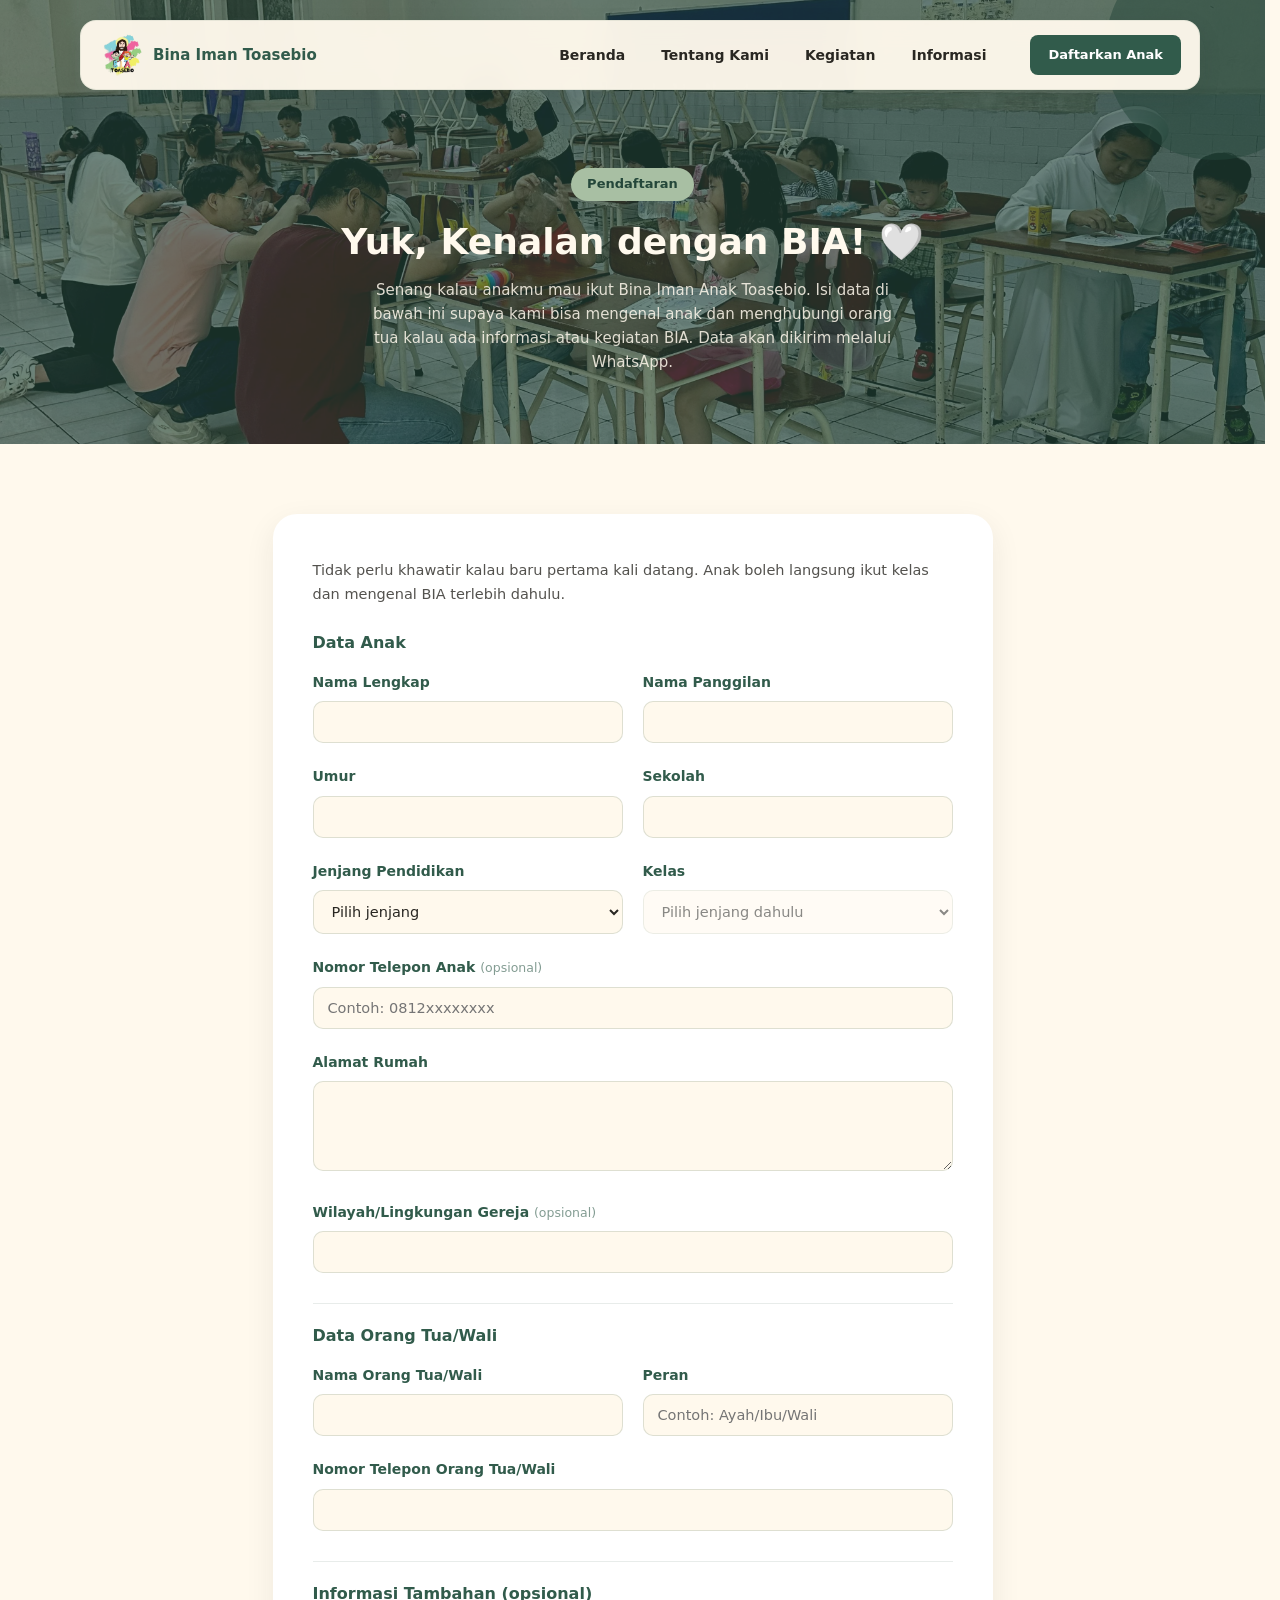
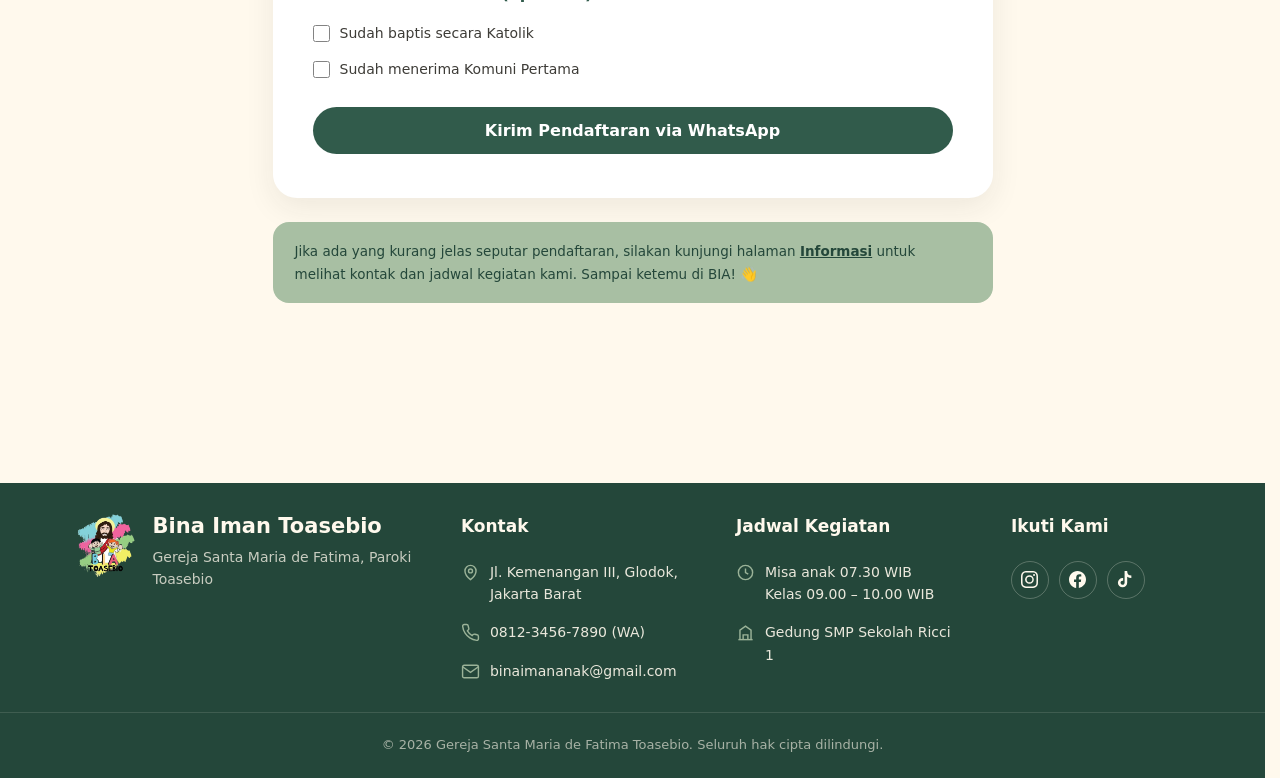
==== html/daftar.html @ 6af2be51 "commit" ====
<!DOCTYPE html>
<html lang="id">
    <head>
        <meta charset="UTF-8">
        <meta name="viewport" content="width=device-width, initial-scale=1.0">
        <title>Daftarkan Anak </title>
        <link rel="icon" type="image/webp" href="/assets/logo/logo-bia.webp">
        <link rel="stylesheet" href="../css/header.css">
        <link rel="stylesheet" href="../css/footer.css">
        <link rel="stylesheet" href="../css/styles.css">
        <link rel="stylesheet" href="../css/daftar.css">
    </head>

    <body>
        <svg xmlns="http://www.w3.org/2000/svg" style="display: none;">
            <symbol id="instagram" viewBox="0 0 16 16">
                <path d="M8 0C5.829 0 5.556.01 4.703.048 3.85.088 3.269.222 2.76.42a3.917 3.917 0 0 0-1.417.923A3.927 3.927 0 0 0 .42 2.76C.222 3.268.087 3.85.048 4.7.01 5.555 0 5.827 0 8.001c0 2.172.01 2.444.048 3.297.04.852.174 1.433.372 1.942.205.526.478.972.923 1.417.444.445.89.719 1.416.923.51.198 1.09.333 1.942.372C5.555 15.99 5.827 16 8 16s2.444-.01 3.298-.048c.851-.04 1.434-.174 1.943-.372a3.916 3.916 0 0 0 1.416-.923c.445-.445.718-.891.923-1.417.198-.509.333-1.09.372-1.942C15.99 10.445 16 10.173 16 8s-.01-2.445-.048-3.299c-.04-.851-.174-1.433-.372-1.941a3.926 3.926 0 0 0-.923-1.417A3.911 3.911 0 0 0 13.24.42c-.51-.198-1.092-.333-1.943-.372C10.443.01 10.172 0 7.998 0zm-.717 1.442h.718c2.136 0 2.389.007 3.232.046.78.035 1.204.166 1.486.275.373.145.64.319.92.599.28.28.453.546.598.92.11.281.24.705.275 1.485.039.843.047 1.096.047 3.231s-.008 2.389-.047 3.232c-.035.78-.166 1.203-.275 1.485a2.47 2.47 0 0 1-.599.919c-.28.28-.546.453-.92.598-.28.11-.704.24-1.485.276-.843.038-1.096.047-3.232.047s-2.39-.009-3.233-.047c-.78-.036-1.203-.166-1.485-.276a2.478 2.478 0 0 1-.92-.598 2.48 2.48 0 0 1-.6-.92c-.109-.281-.24-.705-.275-1.485-.038-.843-.046-1.096-.046-3.233 0-2.136.008-2.388.046-3.231.036-.78.166-1.204.276-1.486.145-.373.319-.64.599-.92.28-.28.546-.453.92-.598.282-.11.705-.24 1.485-.276.738-.033 1.024-.043 2.515-.045v.002zm4.988 1.328a.96.96 0 1 0 0 1.92.96.96 0 0 0 0-1.92zm-4.27 1.122a4.109 4.109 0 1 0 0 8.217 4.109 4.109 0 0 0 0-8.217zm0 1.441a2.667 2.667 0 1 1 0 5.334 2.667 2.667 0 0 1 0-5.334z"/>
            </symbol>
            <symbol id="facebook" viewBox="0 0 16 16">
                <path d="M16 8.049c0-4.446-3.582-8.05-8-8.05C3.58 0-.002 3.603-.002 8.05c0 4.017 2.926 7.347 6.75 7.951v-5.625h-2.03V8.05H6.75V6.275c0-2.017 1.195-3.131 3.022-3.131.876 0 1.791.157 1.791.157v1.98h-1.009c-.993 0-1.303.621-1.303 1.258v1.51h2.218l-.354 2.326H9.25V16c3.824-.604 6.75-3.934 6.75-7.951z"/>
            </symbol>
        </svg>

        <header class="navbar" id="navbar">
            <div class="c-navbar">

                <a href="../index.html" class="navbar-logo">
                    <img src="../assets/logo/logo-bia.webp" alt="Logo Bina Iman Toasebio">
                    <span class="navbar-brand">Bina Iman Toasebio</span>
                </a>

                <nav class="navbar-menu" id="navbar-menu">
                    <a href="../index.html" data-page="index">Beranda</a>
                    <a href="tentang.html" data-page="tentang">Tentang Kami</a>
                    <a href="kegiatan.html" data-page="kegiatan">Kegiatan</a>
                    <a href="info.html" data-page="info">Informasi</a>
                </nav>

                <a href="daftar.html" class="navbar-cta">
                    Daftarkan Anak
                </a>

                <button
                    class="navbar-toggle"
                    id="navbarToggle"
                    type="button"
                    aria-label="Buka menu"
                    aria-expanded="false"
                >
                    <span></span>
                    <span></span>
                    <span></span>
                </button>

            </div>
        </header>

        <main>
            <section class="page-banner" style="background-image: url('../assets/tk/tk-study.webp');">
                <div class="container">
                <span class="eyebrow">Pendaftaran</span>
                <h1>Yuk, Kenalan dengan BIA! 🤍</h1>
                <p>Senang kalau anakmu mau ikut Bina Iman Anak Toasebio. Isi data di bawah ini supaya kami bisa mengenal anak dan menghubungi orang tua kalau ada informasi atau kegiatan BIA. Data akan dikirim melalui WhatsApp.</p>
                </div>
            </section>

            <section class="daftar-section">
                <div class="container">
                    <form class="form-card" id="formDaftar">
                        <p class="form-intro">Tidak perlu khawatir kalau baru pertama kali datang. Anak boleh langsung ikut kelas dan mengenal BIA terlebih dahulu.</p>
                        <h2 class="form-section-title">Data Anak</h2>
                        <div class="form-row">
                            <div class="form-group">
                                <label for="namaLengkap">Nama Lengkap</label>
                                <input type="text" id="namaLengkap" name="namaLengkap" required>
                            </div>
                            <div class="form-group">
                                <label for="namaPanggilan">Nama Panggilan</label>
                                <input type="text" id="namaPanggilan" name="namaPanggilan" required>
                            </div>
                        </div>

                        <div class="form-row">
                            <div class="form-group">
                                <label for="umur">Umur</label>
                                <input type="number" id="umur" name="umur" min="1" max="20" required>
                            </div>
                            <div class="form-group">
                                <label for="sekolah">Sekolah</label>
                                <input type="text" id="sekolah" name="sekolah" required>
                            </div>
                        </div>

                        <div class="form-row">
                            <div class="form-group">
                                <label for="jenjang">Jenjang Pendidikan</label>
                                <select id="jenjang" name="jenjang" required>
                                    <option value="">Pilih jenjang</option>
                                    <option value="tk">TK</option>
                                    <option value="sd">SD</option>
                                    <option value="smp">SMP</option>
                                    <option value="sma">SMA</option>
                                </select>
                            </div>
                            <div class="form-group">
                                <label for="kelas">Kelas</label>
                                <select id="kelas" name="kelas" required disabled>
                                    <option value="">Pilih jenjang dahulu</option>
                                </select>
                            </div>
                        </div>

                        <div class="form-group">
                            <label for="teleponAnak">Nomor Telepon Anak <span class="optional-tag">(opsional)</span></label>
                            <input type="text" id="teleponAnak" name="teleponAnak" placeholder="Contoh: 0812xxxxxxxx">
                        </div>

                        <div class="form-group">
                            <label for="alamat">Alamat Rumah</label>
                            <textarea id="alamat" name="alamat" required></textarea>
                        </div>

                        <div class="form-group">
                            <label for="wilayah">Wilayah/Lingkungan Gereja <span class="optional-tag">(opsional)</span></label>
                            <input type="text" id="wilayah" name="wilayah">
                        </div>

                        <h2 class="form-section-title">Data Orang Tua/Wali</h2>

                        <div class="form-row">
                            <div class="form-group">
                                <label for="namaOrtu">Nama Orang Tua/Wali</label>
                                <input type="text" id="namaOrtu" name="namaOrtu" required>
                            </div>

                            <div class="form-group">
                                <label for="peranOrtu">Peran</label>
                                <input type="text" id="peranOrtu" name="peranOrtu" placeholder="Contoh: Ayah/Ibu/Wali" required>
                            </div>
                        </div>

                        <div class="form-group">
                            <label for="teleponOrtu">Nomor Telepon Orang Tua/Wali</label>
                            <input type="text" id="teleponOrtu" name="teleponOrtu" required>
                        </div>

                        <h2 class="form-section-title">Informasi Tambahan <span class="optional-tag">(opsional)</span></h2>

                        <div class="checkbox-group">
                            <div class="checkbox-item">
                                <input type="checkbox" id="sudahBaptis" name="sudahBaptis">
                                <label for="sudahBaptis">Sudah baptis secara Katolik</label>
                            </div>
                            <div class="checkbox-item">
                                <input type="checkbox" id="sudahKomuni" name="sudahKomuni">
                                <label for="sudahKomuni">Sudah menerima Komuni Pertama</label>
                            </div>
                        </div>

                        <button type="submit" class="btn btn-primary form-submit">
                            Kirim Pendaftaran via WhatsApp
                        </button>
                    </form>

                <div class="form-note">
                    Jika ada yang kurang jelas seputar pendaftaran, silakan kunjungi halaman
                    <a href="info.html">Informasi</a> untuk melihat kontak dan jadwal kegiatan kami. Sampai ketemu di BIA! 👋
                </div>
            </section>
        </main>

        <footer class="site-footer" id="kontak">
            <div class="footer-top container">
                <div class="footer-brand">
                    <img src="../assets/logo/logo-bia.webp" alt="Logo Bina Iman Toasebio">
                    <div>
                        <h3>Bina Iman Toasebio</h3>
                        <p>Gereja Santa Maria de Fatima, Paroki Toasebio</p>
                    </div>
                </div>

                <div class="footer-col">
                    <h4>Kontak</h4>
                    <ul class="footer-list">
                        <li>
                            <svg viewBox="0 0 24 24" fill="none" stroke="currentColor" stroke-width="1.8"><path d="M12 21s-7-5.5-7-11a7 7 0 0 1 14 0c0 5.5-7 11-7 11Z"/><circle cx="12" cy="10" r="2.5"/></svg>
                            <a href="https://maps.app.goo.gl/SBQk1UZJA6DkBMwFA">Jl. Kemenangan III, Glodok, Jakarta Barat</a>
                        </li>
                        <li>
                            <svg viewBox="0 0 24 24" fill="none" stroke="currentColor" stroke-width="1.8"><path d="M22 16.92v3a2 2 0 0 1-2.18 2 19.79 19.79 0 0 1-8.63-3.07 19.5 19.5 0 0 1-6-6 19.79 19.79 0 0 1-3.07-8.67A2 2 0 0 1 4.11 2h3a2 2 0 0 1 2 1.72c.127.96.362 1.903.7 2.81a2 2 0 0 1-.45 2.11L8.09 9.91a16 16 0 0 0 6 6l1.27-1.27a2 2 0 0 1 2.11-.45c.907.338 1.85.573 2.81.7A2 2 0 0 1 22 16.92Z"/></svg>
                            <a href="https://wa.me/62895327098067" target="_blank" rel="noopener">0812-3456-7890 (WA)</a>
                        </li>
                        <li>
                            <svg viewBox="0 0 24 24" fill="none" stroke="currentColor" stroke-width="1.8"><rect x="2" y="4" width="20" height="16" rx="2"/><path d="m22 6-10 7L2 6"/></svg>
                            <a href="mailto:binaimananak@gmail.com">binaimananak@gmail.com</a>
                        </li>
                    </ul>
                </div>

                <div class="footer-col">
                    <h4>Jadwal Kegiatan</h4>
                    <ul class="footer-list">
                        <li>
                            <svg viewBox="0 0 24 24" fill="none" stroke="currentColor" stroke-width="1.8"><circle cx="12" cy="12" r="9"/><path d="M12 7v5l3.5 2"/></svg>
                            <span>Misa anak 07.30 WIB<br>Kelas 09.00 &ndash; 10.00 WIB</span>
                        </li>

                        <li>
                            <svg viewBox="0 0 24 24" fill="none" stroke="currentColor" stroke-width="1.8"><path d="M3 21h18"/><path d="M5 21V9l7-5 7 5v12"/><path d="M9 21v-6h6v6"/></svg>
                            <span>Gedung SMP Sekolah Ricci 1</span>
                        </li>
                    </ul>
                </div>

                <div class="footer-col">
                    <h4>Ikuti Kami</h4>
                    <div class="footer-social">
                        <a href="https://instagram.com/" target="_blank" rel="noopener" aria-label="Instagram Bina Iman Toasebio">
                            <svg viewBox="0 0 16 16" fill="currentColor"><use href="#instagram"/></svg>
                        </a>
                        <a href="https://facebook.com/" target="_blank" rel="noopener" aria-label="Facebook Bina Iman Toasebio">
                            <svg viewBox="0 0 16 16" fill="currentColor"><use href="#facebook"/></svg>
                        </a>
                        <a href="https://tiktok.com/" target="_blank" rel="noopener" aria-label="TikTok Bina Iman Toasebio">
                            <svg viewBox="0 0 16 16" fill="currentColor"><path d="M9.6 0H7.15v10.98c0 1.06-.85 1.93-1.92 1.93a1.93 1.93 0 0 1-1.92-1.93c0-1.05.87-1.92 1.92-1.92.2 0 .38.03.56.08V6.68a4.4 4.4 0 0 0-.56-.04A4.38 4.38 0 0 0 .85 11a4.38 4.38 0 0 0 4.38 4.38A4.38 4.38 0 0 0 9.6 11V5.46A6.6 6.6 0 0 0 13.5 6.7V4.26a4.06 4.06 0 0 1-3.9-4.14V0z"/></svg>
                        </a>
                    </div>
                </div>
            </div>

            <div class="footer-bottom">
                <p>&copy; 2026 Gereja Santa Maria de Fatima Toasebio. Seluruh hak cipta dilindungi.</p>
            </div>
        </footer>

        <script src="/js/header.js"></script>
        <script src="/js/script.js"></script>
        <script src="/js/scripts.js"></script>
    </body>
</html>
---- css/header.css ----
.navbar {
    position: fixed;
    top: 20px;
    left: 24px;
    right: 24px;
    z-index: 1000;
    max-width: var(--container-width);
    margin: 0 auto;
    background: rgba(255, 249, 237, 0.96);
    border: 0.5px solid rgba(35, 75, 50, 0.08);
    border-radius: 16px;
    box-shadow: 0 8px 25px rgba(41, 39, 34, 0.08);
    backdrop-filter: blur(12px);
    -webkit-backdrop-filter: blur(12px);
    transition:
        background-color 250ms ease,
        border-color 250ms ease,
        box-shadow 250ms ease;
}

.c-navbar {
    display: flex;
    align-items: center;
    min-height: 68px;
    padding: 0 18px 0 20px;
    gap: 30px;
}

.navbar-logo {
    display: inline-flex;
    align-items: center;
    gap: 10px;
    color: var(--color-forest);
    text-decoration: none;
    white-space: nowrap;
    flex-shrink: 0;
}

.navbar-logo img {
    display: block;
    width: auto;
    height: 42px;
}

.navbar-brand {
    font-family: var(--font-heading);
    font-size: 15px;
    font-weight: 700;
    color: var(--color-forest);
    transition: color 250ms ease;
}

.navbar-menu {
    display: flex;
    align-items: stretch;
    justify-content: center;
    gap: 8px;
    margin-left: auto;
}

.navbar-menu a {
    position: relative;
    display: flex;
    align-items: center;
    min-height: 68px;
    padding: 0 14px;
    color: var(--color-dark);
    text-decoration: none;
    font-size: 14px;
    font-weight: 600;
    transition:
        color 180ms ease,
        background-color 180ms ease;
}

.navbar-menu a::after {
    content: "";
    position: absolute;
    left: 12px;
    right: 12px;
    bottom: 0;
    height: 3px;
    background: var(--color-forest);
    border-radius: 3px 3px 0 0;
    transform: scaleX(0);
    transform-origin: center;
    transition: transform 180ms ease;
}

.navbar-menu a:hover {
    color: var(--color-forest);
}

.navbar-menu a.active {
    color: var(--color-forest);
}

.navbar-menu a.active::after {
    transform: scaleX(1);
}

.navbar-cta {
    display: inline-flex;
    align-items: center;
    justify-content: center;
    flex-shrink: 0;
    padding: 10px 18px;
    border-radius: 8px;
    background: var(--color-forest);
    color: #ffffff;
    text-decoration: none;
    font-size: 13px;
    font-weight: 600;
    transition:
        background-color 180ms ease,
        transform 180ms ease;
}

.navbar-cta:hover {
    background: var(--color-dark);
    transform: translateY(-1px);
}

.navbar-toggle {
    display: none;
    align-items: center;
    justify-content: center;
    flex-direction: column;
    width: 42px;
    height: 42px;
    padding: 0;
    border: 0;
    background: transparent;
    cursor: pointer;
}

.navbar-toggle span {
    display: block;
    width: 22px;
    height: 2px;
    margin: 3px 0;
    background: var(--color-forest);
    border-radius: 2px;
    transition:
        transform 180ms ease,
        opacity 180ms ease,
        background-color 250ms ease;
}

.navbar-toggle.active span:nth-child(1) {
    transform: translateY(8px) rotate(45deg);
}

.navbar-toggle.active span:nth-child(2) {
    opacity: 0;
}

.navbar-toggle.active span:nth-child(3) {
    transform: translateY(-8px) rotate(-45deg);
}

.navbar.is-scrolled {
    background: rgba(255, 249, 237, 0.62);
    box-shadow: 0 0 60px rgba(0, 0, 0, 0.1);
    backdrop-filter: blur(26px) saturate(150%);
    -webkit-backdrop-filter: blur(26px) saturate(150%);
} 

@media (max-width: 900px) {

    .navbar {
        left: 16px;
        right: 16px;
    }

    .c-navbar {
        gap: 18px;
    }

    .navbar-brand {
        font-size: 14px;
    }

    .navbar-menu {
        gap: 2px;
    }

    .navbar-menu a {
        padding: 0 10px;
        font-size: 13px;
    }

    .navbar-menu a::after {
        left: 9px;
        right: 9px;
    }

    .navbar-cta {
        padding: 9px 14px;
        font-size: 12px;
    }
}

@media (max-width: 760px) {

    .navbar {
        top: 12px;
        left: 12px;
        right: 12px;
        border-radius: 14px;
    }

    .c-navbar {
        min-height: 62px;
        padding: 0 12px 0 14px;
        gap: 12px;
    }

    .navbar-logo {
        margin-right: auto;
    }

    .navbar-logo img {
        height: 38px;
    }

    .navbar-brand {
        font-size: 14px;
    }

    .navbar-menu {
        position: absolute;
        top: calc(100% + 8px);
        left: 0;
        right: 0;
        display: flex;
        flex-direction: column;
        align-items: stretch;
        gap: 0;
        padding: 8px;
        background: var(--color-cream);
        border: 1px solid rgba(35, 75, 50, 0.08);
        border-radius: 12px;
        box-shadow: 0 10px 25px rgba(41, 39, 34, 0.1);
        opacity: 0;
        visibility: hidden;
        transform: translateY(-6px);
        transition:
            opacity 180ms ease,
            transform 180ms ease,
            visibility 180ms ease;
    }

    .navbar-menu.active {
        opacity: 1;
        visibility: visible;
        transform: translateY(0);
    }

    .navbar-menu a {
        min-height: 46px;
        padding: 0 14px;
        justify-content: flex-start;
        font-size: 14px;
        border-radius: 7px;
    }

    .navbar.is-scrolled .navbar-menu a {
        color: var(--color-dark);
    }

    .navbar.is-scrolled .navbar-menu a.active {
        color: var(--color-forest);
    }

    .navbar-menu a::after {
        top: 9px;
        bottom: 9px;
        left: 0;
        right: auto;
        width: 3px;
        height: auto;
        border-radius: 0 3px 3px 0;
        transform: scaleY(0);
        transform-origin: center;
    }

    .navbar.is-scrolled .navbar-menu a::after {
        background: var(--color-forest);
    }

    .navbar-menu a.active::after {
        transform: scaleY(1);
    }

    .navbar-menu a:hover {
        background: rgba(35, 75, 50, 0.05);
    }

    .navbar-cta {
        display: none;
    }

    .navbar-toggle {
        display: flex;
    }
}

@media (max-width: 420px) {

    .navbar-brand {
        font-size: 13px;
    }

    .navbar-logo img {
        height: 35px;
    }

    .c-navbar {
        min-height: 58px;
    }
}
---- css/footer.css ----
.site-footer {
    background-color: var(--color-forest-dark);
    color: var(--color-cream);
    margin-top: 80px;
}

.footer-top {
    display: grid;
    grid-template-columns: 1.5fr 1fr 1fr 0.8fr;
    gap: 48px;
    padding-top: 30px;
    padding-bottom: 30px;
}

.footer-brand {
    display: flex;
    align-items: flex-start;
    gap: 16px;
}

.footer-brand img {
    width: 64px;
    height: 64px;
    object-fit: contain;
    flex-shrink: 0;
}

.footer-brand h3 {
    color: var(--color-cream);
    font-size: 21px;
    margin-bottom: 6px;
}

.footer-brand p {
    max-width: 280px;
    color: var(--color-cream);
    opacity: 0.75;
    font-size: 14px;
    line-height: 1.6;
}

.footer-col h4 {
    color: var(--color-cream);
    font-family: var(--font-heading);
    font-size: 17px;
    font-weight: 700;
    margin-bottom: 20px;
}

.footer-list {
    display: flex;
    flex-direction: column;
    gap: 16px;
    list-style: none;
}

.footer-list li {
    display: flex;
    align-items: flex-start;
    gap: 10px;
    color: var(--color-cream);
    font-size: 14px;
    line-height: 1.6;
    opacity: 0.9;
}

.footer-list svg {
    width: 19px;
    height: 19px;
    flex-shrink: 0;
    margin-top: 2px;
    color: var(--color-sage);
}

.footer-list a {
    transition: color 200ms ease;
}

.footer-list a:hover {
    color: var(--color-coral);
}

.footer-social {
    display: flex;
    align-items: center;
    gap: 10px;
    flex-wrap: wrap;
}

.footer-social a {
    display: flex;
    align-items: center;
    justify-content: center;
    width: 38px;
    height: 38px;
    border: 1px solid rgba(255, 249, 237, 0.25);
    border-radius: 50%;
    color: var(--color-cream);
    transition:
        transform 200ms ease,
        background-color 200ms ease,
        border-color 200ms ease,
        color 200ms ease;
}

.footer-social svg {
    width: 17px;
    height: 17px;
}

.footer-social a:hover {
    background-color: var(--color-coral);
    border-color: var(--color-coral);
    color: var(--color-white);
}

.footer-bottom {
    border-top: 1px solid rgba(255, 249, 237, 0.12);
    padding: 22px 24px;
    text-align: center;
}

.footer-bottom p {
    color: var(--color-cream);
    opacity: 0.6;
    font-size: 13px;
}

@media (max-width: 900px) {
    .footer-top {
        grid-template-columns: 1.5fr 1fr 1fr;
        gap: 36px;
    }

    .footer-brand {
        grid-column: 1 / -1;
    }
}

@media (max-width: 640px) {
    .footer-top {
        grid-template-columns: 1fr;
        gap: 32px;
        padding-top: 48px;
        padding-bottom: 40px;
    }

    .footer-brand {
        grid-column: auto;
    }

    .footer-brand img {
        width: 56px;
        height: 56px;
    }

    .footer-brand h3 {
        font-size: 19px;
    }

    .footer-col h4 {
        margin-bottom: 14px;
    }

    .footer-social a {
        width: 40px;
        height: 40px;
    }
}
---- css/styles.css ----
:root {
    --color-cream: #FFF9ED;
    --color-forest: #315B4B;
    --color-sage: #A8BFA3;
    --color-coral: #D9826B;
    --color-dark: #292722;
    --color-forest-dark: #24473a;
    --color-white: #ffffff;
    --font-heading: "Baloo 2", system-ui, sans-serif;
    --font-body: "Inter", system-ui, sans-serif;
    --radius-md: 16px;
    --radius-lg: 24px;
    --shadow-soft: 0 10px 30px rgba(41, 39, 34, 0.08);
    --container-width: 1120px;
}

* {
    box-sizing: border-box;
    margin: 0;
    padding: 0;
}

html {
    scroll-behavior: smooth;
    scrollbar-gutter: stable;
}

body {
    font-family: var(--font-body);
    color: var(--color-dark);
    background-color: var(--color-cream);
    line-height: 1.6;
    overflow-x: hidden;
    animation: halamanMasuk 450ms ease;
    transition: opacity 250ms ease;
}

body.keluar {
    opacity: 0;
}

img {
    max-width: 100%;
    display: block;
}

a {
    text-decoration: none;
    color: inherit;
}

a:focus-visible,
button:focus-visible {
    outline: 2px solid var(--color-coral);
    outline-offset: 3px;
}

h1, h2, h3 {
    font-family: var(--font-heading);
    color: var(--color-forest);
    font-weight: 700;
    line-height: 1.25;
}

.container {
    width: 100%;
    max-width: var(--container-width);
    margin: 0 auto;
}

.center {
    text-align: center;
    margin-left: auto;
    margin-right: auto;
}

.section-title {
    font-size: 30px;
    margin-bottom: 12px;
}

.btn {
    display: inline-flex;
    align-items: center;
    gap: 6px;
    padding: 14px 28px;
    border-radius: 999px;
    font-family: var(--font-heading);
    font-weight: 600;
    font-size: 15px;
    border: 2px solid transparent;
    cursor: pointer;
    transition: transform 200ms ease, background-color 200ms ease;
    white-space: nowrap;
}

.btn:hover {
    transform: translateY(-2px);
}

.btn-primary {
    background-color: var(--color-forest);
    color: var(--color-white);
}

.btn-primary:hover {
    background-color: var(--color-forest-dark);
}

.btn-whatsapp {
    background-color: #25D366;
    color: var(--color-white);
}

.btn-whatsapp:hover {
    background-color: #1ebc59;
}

.btn-outline {
    background-color: transparent;
    border-color: var(--color-forest);
    color: var(--color-forest);
}

.btn-outline:hover {
    background-color: var(--color-forest);
    color: var(--color-white);
}

.hero {
    position: relative;
    display: flex;
    flex-direction: column;
    align-items: center;
    justify-content: center;
    gap: 40px;
    padding: 150px 24px 120px;
    min-height: 650px;
    overflow: hidden;
}

.hero-slider {
    position: absolute;
    inset: 0;
    z-index: 0;
}

.hero-slide {
    position: absolute;
    inset: 0;
    background-size: cover;
    background-position: center;
    opacity: 0;
    transition: opacity 1500ms ease;
}

.hero-slide.active {
    opacity: 1;
}

.hero::before {
    content: "";
    position: absolute;
    inset: 0;
    background-color: var(--color-forest-dark);
    opacity: 0.72;
    z-index: 1;
}

.hero::after {
    content: "";
    position: absolute;
    left: 0;
    right: 0;
    bottom: 0;
    height: 75px;
    background: linear-gradient(to bottom, transparent, var(--color-cream));
    pointer-events: none;
    z-index: 2;
}

.hero-text {
    position: relative;
    z-index: 3;
    text-align: center;
}

.hero-text span {
    display: inline-block;
    background-color: var(--color-sage);
    color: var(--color-forest-dark);
    font-weight: 600;
    font-size: 13px;
    padding: 6px 16px;
    border-radius: 999px;
    margin-bottom: 20px;
}

.hero-text h1 {
    font-size: 42px;
    margin: 4px 0 20px;
    color: var(--color-cream);
}

.hero-text h1 span {
    background: none;
    padding: 0;
    margin: 0;
    color: var(--color-coral);
    font-size: inherit;
    display: inline;
}

.hero-text p {
    font-size: 17px;
    max-width: 480px;
    margin: 0 auto 32px;
    color: var(--color-cream);
    opacity: 0.9;
}

.hero-buttons {
    display: flex;
    flex-wrap: wrap;
    justify-content: center;
    gap: 16px;
}

.hero-buttons a {
    display: inline-flex;
    align-items: center;
    padding: 14px 28px;
    border-radius: 999px;
    font-family: var(--font-heading);
    font-weight: 600;
    font-size: 15px;
    background-color: var(--color-coral);
    color: var(--color-white);
    transition: transform 200ms ease, background-color 200ms ease;
}

.hero-buttons a:hover {
    transform: translateY(-2px);
    background-color: #c56d55;
}

.hero-buttons a:last-child {
    background-color: transparent;
    border: 2px solid var(--color-cream);
    color: var(--color-cream);
}

.hero-buttons a:last-child:hover {
    background-color: var(--color-cream);
    color: var(--color-forest-dark);
}

.pilihan-saya-mau {
    padding: 80px 0;
}

.quick-grid {
    display: grid;
    grid-template-columns: repeat(2, 1fr);
    gap: 16px;
}

.quick-card {
    display: flex;
    flex-direction: column;
    align-items: center;
    gap: 12px;
    background-color: var(--color-white);
    border-radius: var(--radius-md);
    padding: 28px 16px;
    text-align: center;
    font-weight: 600;
    box-shadow: var(--shadow-soft);
    transition: transform 200ms ease, box-shadow 200ms ease;
}

.quick-card:hover {
    transform: translateY(-4px);
    box-shadow: 0 16px 34px rgba(41, 39, 34, 0.12);
}

.quick-icon {
    font-size: 30px;
}

.why-bia {
    display: flex;
    flex-wrap: wrap;
    gap: 24px;
    justify-content: center;
    padding: 80px 24px;
    max-width: var(--container-width);
    margin: 0 auto;
}

.why-bia .container {
    width: 100%;
    text-align: center;
    margin-bottom: 16px;
}

.why-bia .container p {
    opacity: 0.8;
    max-width: 560px;
    margin: 0 auto;
}

.why-card {
    flex: 1 1 280px;
    max-width: 340px;
    background-color: var(--color-white);
    border-radius: var(--radius-md);
    padding: 32px 24px;
    box-shadow: var(--shadow-soft);
    cursor: pointer;
    transition: transform 200ms ease, box-shadow 200ms ease;
}

.why-card:hover {
    transform: translateY(-4px);
    box-shadow: 0 16px 34px rgba(41, 39, 34, 0.14);
}

.why-badge {
    display: inline-block;
    font-family: var(--font-heading);
    font-weight: 700;
    font-size: 13px;
    letter-spacing: 2px;
    color: var(--color-white);
    background-color: var(--color-coral);
    padding: 6px 14px;
    border-radius: 999px;
    margin-bottom: 16px;
}

.why-card p {
    opacity: 0.85;
}

.why-grid {
    display: flex;
    flex-wrap: wrap;
    justify-content: center;
    gap: 24px;
    width: 100%;
}

@media (max-width: 768px) {
    .why-grid {
        flex-direction: column;
        align-items: center;
    }
}

.lightbox-overlay {
    position: fixed;
    inset: 0;
    background-color: rgba(41, 39, 34, 0.6);
    backdrop-filter: blur(4px);
    -webkit-backdrop-filter: blur(4px);
    display: flex;
    align-items: center;
    justify-content: center;
    opacity: 0;
    visibility: hidden;
    transition: opacity 250ms ease, visibility 250ms ease;
    z-index: 2000;
    padding: 24px;
}

.lightbox-overlay.active {
    opacity: 1;
    visibility: visible;
}

.lightbox-container {
    display: flex;
    align-items: center;
    justify-content: center;
    flex-wrap: wrap;
    gap: 28px;
    max-width: 100%;
}

.lightbox-modal {
    position: relative;
    order: 1;
    background-color: var(--color-white);
    border-radius: var(--radius-lg);
    width: min(70vw, 640px);
    padding: 32px;
    box-shadow: var(--shadow-soft);
    transform: scale(0.92);
    transition: transform 250ms ease;
}

.lightbox-overlay.active .lightbox-modal {
    transform: scale(1);
}

.lightbox-img {
    width: 100%;
    aspect-ratio: 4 / 3;
    object-fit: cover;
    border-radius: var(--radius-md);
    margin-bottom: 16px;
    transition: opacity 200ms ease;
}

.lightbox-nav {
    flex-shrink: 0;
    background-color: var(--color-white);
    border: none;
    width: 44px;
    height: 44px;
    border-radius: 50%;
    box-shadow: var(--shadow-soft);
    font-size: 16px;
    color: var(--color-forest);
    cursor: pointer;
    transition: transform 200ms ease, background-color 200ms ease;
}

.lightbox-nav:hover {
    transform: scale(1.08);
    background-color: var(--color-sage);
}

.lightbox-close {
    position: absolute;
    top: 14px;
    right: 14px;
    display: flex;
    align-items: center;
    justify-content: center;
    width: 34px;
    height: 34px;
    border-radius: 50%;
    background-color: var(--color-cream);
    border: none;
    font-size: 20px;
    line-height: 1;
    color: var(--color-dark);
    cursor: pointer;
    box-shadow: var(--shadow-soft);
    transition: transform 200ms ease, background-color 200ms ease;
    z-index: 1;
}

.lightbox-close:hover {
    background-color: var(--color-coral);
    color: var(--color-white);
    transform: scale(1.08);
}

.lightbox-prev {
    order: 0;
}

.lightbox-next {
    order: 2;
}

@media (max-width: 760px) {
    .lightbox-modal {
        order: 0;
        width: 90vw;
        flex-basis: 100%;
        padding: 26px 22px;
    }

    .lightbox-prev,
    .lightbox-next {
        order: 1;
    }

    .lightbox-container {
        gap: 16px;
    }
}

.page-banner {
    background-size: cover;
    background-position: center;
}

.page-banner::before {
    content: "";
    position: absolute;
    inset: 0;
    background-color: var(--color-forest-dark);
    opacity: 0.66;
    z-index: 0;
}

.hero-text,
.page-banner .container {
    animation: naikPelan 900ms cubic-bezier(0.22, 0.61, 0.36, 1) 150ms backwards;
}

.reveal {
    opacity: 0;
}

.reveal.is-visible {
    opacity: 1;
    animation: naikPelan 700ms cubic-bezier(0.22, 0.61, 0.36, 1) backwards;
    animation-delay: var(--delay, 0ms);
}

@keyframes halamanMasuk {
    from {
        opacity: 0;
    }
    to {
        opacity: 1;
    }
}

@keyframes naikPelan {
    from {
        opacity: 0;
        transform: translateY(26px);
    }
    to {
        opacity: 1;
        transform: translateY(0);
    }
}

@media (prefers-reduced-motion: reduce) {
    html {
        scroll-behavior: auto;
    }

    body,
    .hero-text,
    .page-banner .container {
        animation: none;
    }

    .reveal {
        opacity: 1;
    }

    .reveal.is-visible {
        animation: none;
    }
}
---- css/daftar.css ----
.page-banner {
    position: relative;
    padding: 168px 24px 70px;
    background-color: var(--color-forest);
    text-align: center;
    overflow: hidden;
}

.page-banner::after {
    content: "";
    position: absolute;
    right: -60px;
    top: -60px;
    width: 220px;
    height: 220px;
    border-radius: 50%;
    background-color: var(--color-forest-dark);
    opacity: 0.5;
}

.page-banner .container {
    position: relative;
    z-index: 1;
}

.page-banner span.eyebrow {
    display: inline-block;
    background-color: var(--color-sage);
    color: var(--color-forest-dark);
    font-weight: 600;
    font-size: 13px;
    padding: 6px 16px;
    border-radius: 999px;
    margin-bottom: 18px;
}

.page-banner h1 {
    color: var(--color-cream);
    font-size: 36px;
    margin-bottom: 14px;
}

.page-banner p {
    color: var(--color-cream);
    opacity: 0.85;
    max-width: 520px;
    margin: 0 auto;
    font-size: 15px;
}

.daftar-section {
    padding: 70px 24px 100px;
}

.form-intro {
    margin-bottom: 26px;
    font-size: 14.5px;
    opacity: 0.8;
    line-height: 1.7;
}

.form-card {
    max-width: 720px;
    margin: 0 auto;
    background-color: var(--color-white);
    border-radius: var(--radius-lg);
    box-shadow: var(--shadow-soft);
    padding: 44px 40px;
}

.form-row {
    display: grid;
    grid-template-columns: 1fr 1fr;
    gap: 20px;
}

.form-group {
    margin-bottom: 22px;
}

.form-group label {
    display: block;
    font-weight: 600;
    font-size: 14px;
    color: var(--color-forest);
    margin-bottom: 8px;
}

.form-group .optional-tag {
    font-weight: 400;
    opacity: 0.6;
    font-size: 12.5px;
}

.form-group input[type="text"],
.form-group input[type="number"],
.form-group select,
.form-group textarea {
    width: 100%;
    font-family: var(--font-body);
    font-size: 14.5px;
    color: var(--color-dark);
    background-color: var(--color-cream);
    border: 1px solid rgba(35, 75, 50, 0.15);
    border-radius: 10px;
    padding: 12px 14px;
    transition: border-color 180ms ease, background-color 180ms ease;
}

.form-group input:focus,
.form-group select:focus,
.form-group textarea:focus {
    outline: none;
    border-color: var(--color-forest);
    background-color: var(--color-white);
}

.form-group textarea {
    resize: vertical;
    min-height: 90px;
}

.form-group select:disabled {
    opacity: 0.55;
    cursor: not-allowed;
}

.form-section-title {
    font-family: var(--font-heading);
    font-weight: 700;
    color: var(--color-forest);
    font-size: 16px;
    margin: 30px 0 18px;
    padding-top: 22px;
    border-top: 1px solid rgba(35, 75, 50, 0.1);
}

.form-section-title:first-of-type {
    margin-top: 0;
    padding-top: 0;
    border-top: none;
}

.checkbox-group {
    display: flex;
    flex-direction: column;
    gap: 14px;
    margin-bottom: 26px;
}

.checkbox-item {
    display: flex;
    align-items: flex-start;
    gap: 10px;
    font-size: 14px;
    opacity: 0.9;
}

.checkbox-item input[type="checkbox"] {
    margin-top: 3px;
    width: 17px;
    height: 17px;
    accent-color: var(--color-forest);
    flex-shrink: 0;
    cursor: pointer;
}

.checkbox-item label {
    cursor: pointer;
}

.form-submit {
    width: 100%;
    justify-content: center;
    border: none;
    font-size: 16px;
}

.form-note {
    max-width: 720px;
    margin: 24px auto 0;
    background-color: var(--color-sage);
    color: var(--color-forest-dark);
    border-radius: var(--radius-md);
    padding: 18px 22px;
    font-size: 13.5px;
    line-height: 1.7;
}

.form-note a {
    font-weight: 700;
    text-decoration: underline;
}

@media (max-width: 640px) {
    .form-card {
        padding: 32px 22px;
    }

    .form-row {
        grid-template-columns: 1fr;
        gap: 0;
    }
}

.form-notif {
    position: fixed;
    bottom: 24px;
    left: 50%;
    transform: translate(-50%, 20px);
    background-color: var(--color-forest);
    color: var(--color-cream);
    padding: 14px 24px;
    border-radius: 999px;
    box-shadow: var(--shadow-soft);
    font-size: 14px;
    font-weight: 600;
    opacity: 0;
    transition: opacity 250ms ease, transform 250ms ease;
    z-index: 300;
}

.form-notif.show {
    opacity: 1;
    transform: translate(-50%, 0);
}
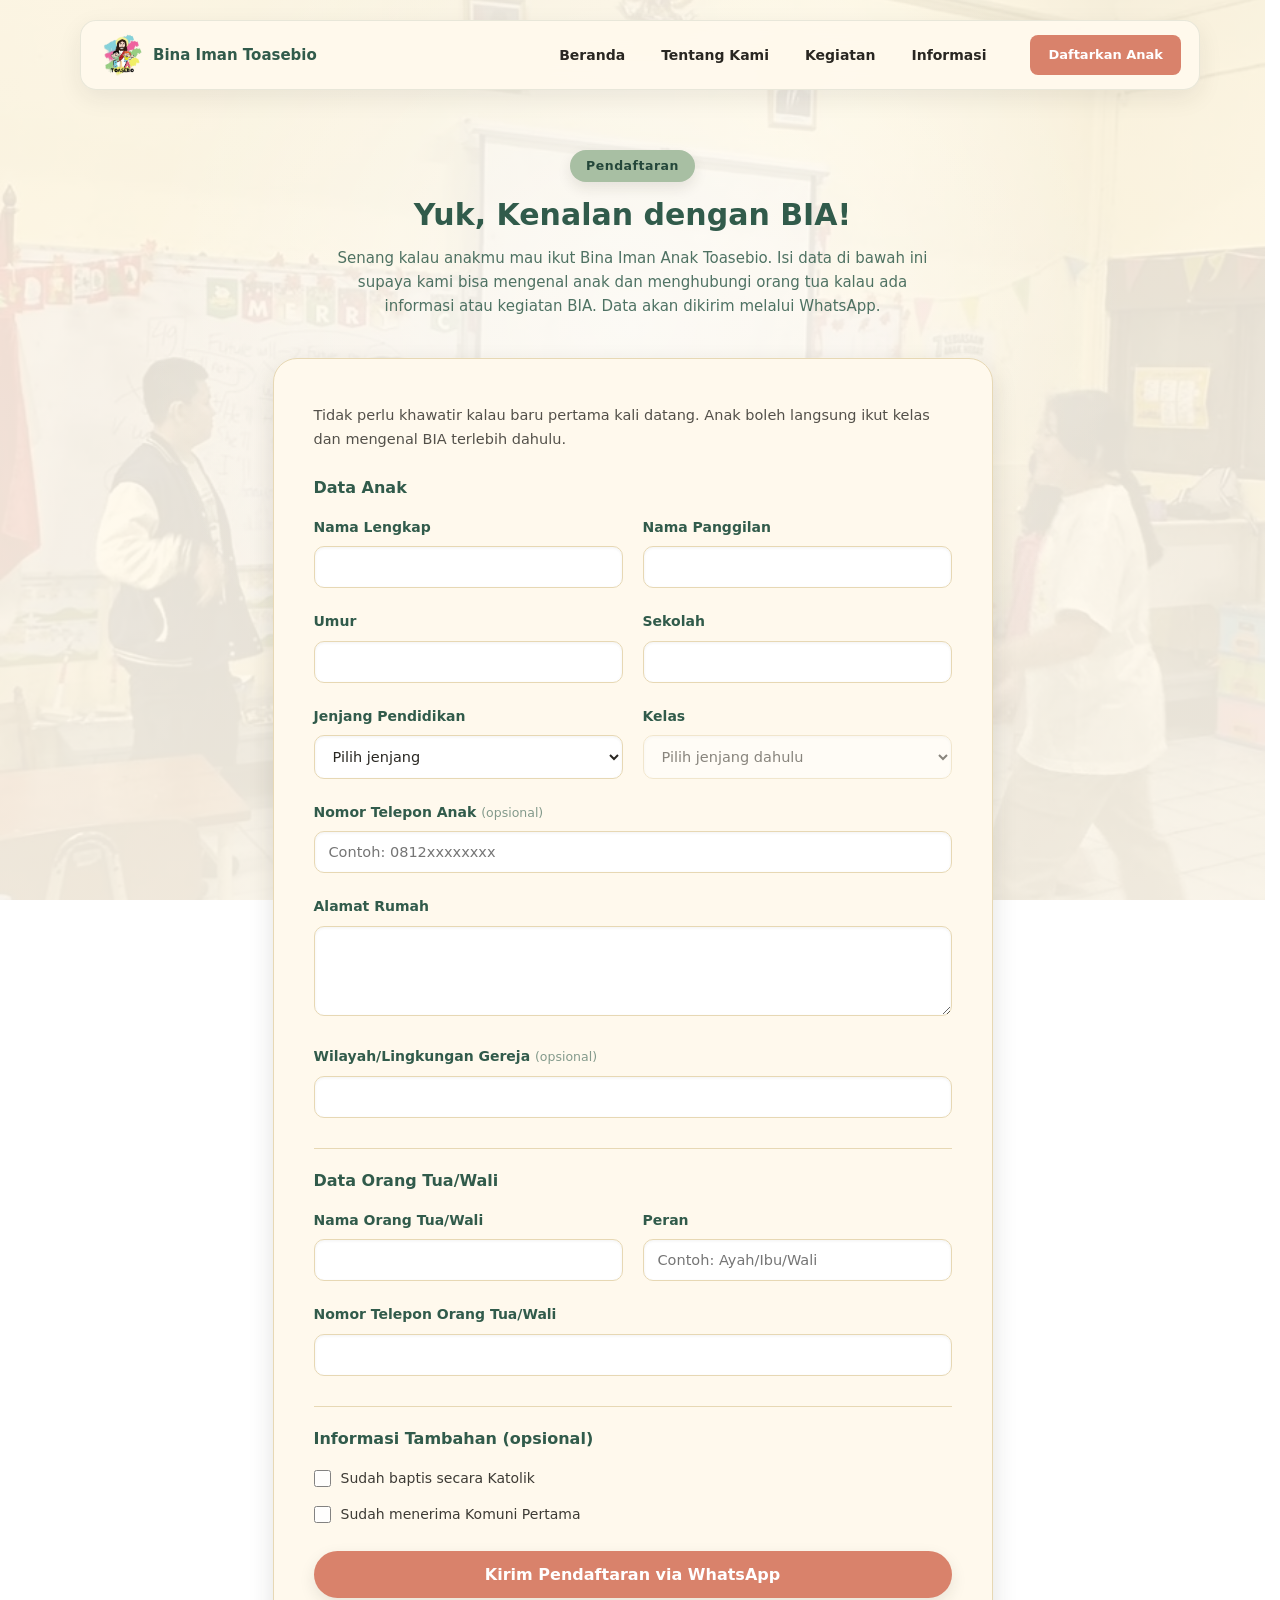
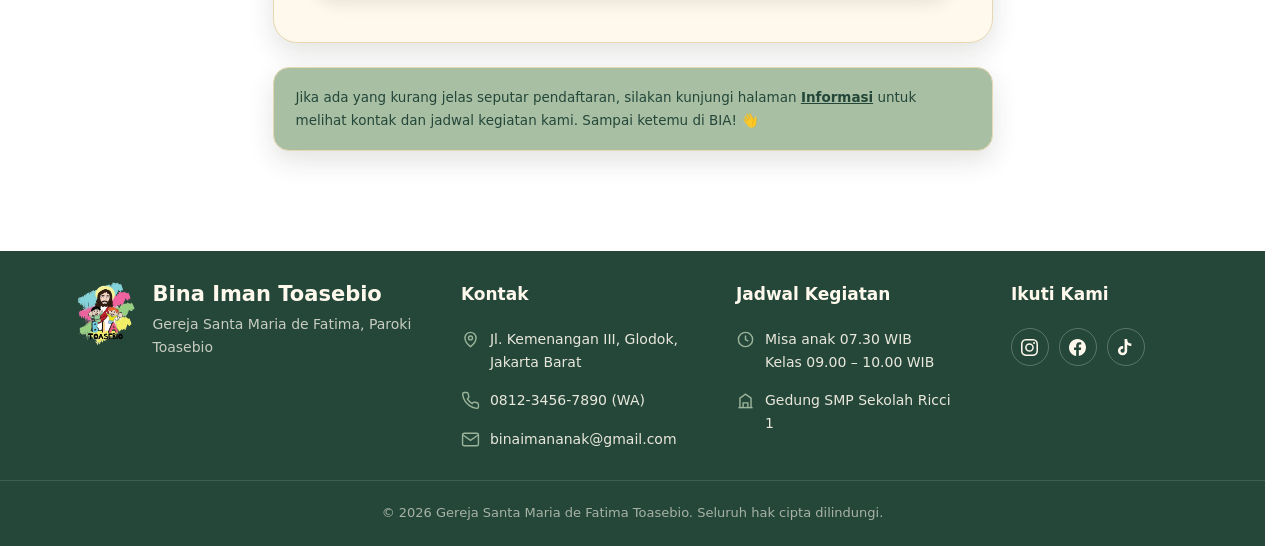
==== commit cdd0f252: "edit" ====
--- a/html/daftar.html
+++ b/html/daftar.html
@@ -23,49 +23,32 @@
 
         <header class="navbar" id="navbar">
             <div class="c-navbar">
-
                 <a href="../index.html" class="navbar-logo">
                     <img src="../assets/logo/logo-bia.webp" alt="Logo Bina Iman Toasebio">
                     <span class="navbar-brand">Bina Iman Toasebio</span>
                 </a>
-
                 <nav class="navbar-menu" id="navbar-menu">
                     <a href="../index.html" data-page="index">Beranda</a>
                     <a href="tentang.html" data-page="tentang">Tentang Kami</a>
                     <a href="kegiatan.html" data-page="kegiatan">Kegiatan</a>
                     <a href="info.html" data-page="info">Informasi</a>
                 </nav>
-
-                <a href="daftar.html" class="navbar-cta">
-                    Daftarkan Anak
-                </a>
-
-                <button
-                    class="navbar-toggle"
-                    id="navbarToggle"
-                    type="button"
-                    aria-label="Buka menu"
-                    aria-expanded="false"
-                >
-                    <span></span>
-                    <span></span>
-                    <span></span>
+                <a href="daftar.html" class="navbar-cta">Daftarkan Anak</a>
+                <button class="navbar-toggle" id="navbarToggle" type="button" aria-label="Buka menu" aria-expanded="false">
+                    <span></span><span></span><span></span>
                 </button>
-
             </div>
         </header>
 
         <main>
-            <section class="page-banner" style="background-image: url('../assets/tk/tk-study.webp');">
-                <div class="container">
-                <span class="eyebrow">Pendaftaran</span>
-                <h1>Yuk, Kenalan dengan BIA! 🤍</h1>
-                <p>Senang kalau anakmu mau ikut Bina Iman Anak Toasebio. Isi data di bawah ini supaya kami bisa mengenal anak dan menghubungi orang tua kalau ada informasi atau kegiatan BIA. Data akan dikirim melalui WhatsApp.</p>
-                </div>
-            </section>
-
             <section class="daftar-section">
                 <div class="container">
+                    <div class="section-head center">
+                        <span class="section-eyebrow">Pendaftaran</span>
+                        <h2 class="section-title">Yuk, Kenalan dengan BIA!</h2>
+                        <p>Senang kalau anakmu mau ikut Bina Iman Anak Toasebio. Isi data di bawah ini supaya kami bisa mengenal anak dan menghubungi orang tua kalau ada informasi atau kegiatan BIA. Data akan dikirim melalui WhatsApp.</p>
+                    </div>
+
                     <form class="form-card" id="formDaftar">
                         <p class="form-intro">Tidak perlu khawatir kalau baru pertama kali datang. Anak boleh langsung ikut kelas dan mengenal BIA terlebih dahulu.</p>
                         <h2 class="form-section-title">Data Anak</h2>
@@ -132,7 +115,6 @@
                                 <label for="namaOrtu">Nama Orang Tua/Wali</label>
                                 <input type="text" id="namaOrtu" name="namaOrtu" required>
                             </div>
-
                             <div class="form-group">
                                 <label for="peranOrtu">Peran</label>
                                 <input type="text" id="peranOrtu" name="peranOrtu" placeholder="Contoh: Ayah/Ibu/Wali" required>
@@ -157,14 +139,13 @@
                             </div>
                         </div>
 
-                        <button type="submit" class="btn btn-primary form-submit">
-                            Kirim Pendaftaran via WhatsApp
-                        </button>
+                        <button type="submit" class="btn btn-primary form-submit">Kirim Pendaftaran via WhatsApp</button>
                     </form>
 
-                <div class="form-note">
-                    Jika ada yang kurang jelas seputar pendaftaran, silakan kunjungi halaman
-                    <a href="info.html">Informasi</a> untuk melihat kontak dan jadwal kegiatan kami. Sampai ketemu di BIA! 👋
+                    <div class="form-note">
+                        Jika ada yang kurang jelas seputar pendaftaran, silakan kunjungi halaman
+                        <a href="info.html">Informasi</a> untuk melihat kontak dan jadwal kegiatan kami. Sampai ketemu di BIA! 👋
+                    </div>
                 </div>
             </section>
         </main>
@@ -178,7 +159,6 @@
                         <p>Gereja Santa Maria de Fatima, Paroki Toasebio</p>
                     </div>
                 </div>
-
                 <div class="footer-col">
                     <h4>Kontak</h4>
                     <ul class="footer-list">
@@ -196,7 +176,6 @@
                         </li>
                     </ul>
                 </div>
-
                 <div class="footer-col">
                     <h4>Jadwal Kegiatan</h4>
                     <ul class="footer-list">
@@ -204,14 +183,12 @@
                             <svg viewBox="0 0 24 24" fill="none" stroke="currentColor" stroke-width="1.8"><circle cx="12" cy="12" r="9"/><path d="M12 7v5l3.5 2"/></svg>
                             <span>Misa anak 07.30 WIB<br>Kelas 09.00 &ndash; 10.00 WIB</span>
                         </li>
-
                         <li>
                             <svg viewBox="0 0 24 24" fill="none" stroke="currentColor" stroke-width="1.8"><path d="M3 21h18"/><path d="M5 21V9l7-5 7 5v12"/><path d="M9 21v-6h6v6"/></svg>
                             <span>Gedung SMP Sekolah Ricci 1</span>
                         </li>
                     </ul>
                 </div>
-
                 <div class="footer-col">
                     <h4>Ikuti Kami</h4>
                     <div class="footer-social">
@@ -227,14 +204,12 @@
                     </div>
                 </div>
             </div>
-
             <div class="footer-bottom">
                 <p>&copy; 2026 Gereja Santa Maria de Fatima Toasebio. Seluruh hak cipta dilindungi.</p>
             </div>
         </footer>
 
-        <script src="/js/header.js"></script>
-        <script src="/js/script.js"></script>
-        <script src="/js/scripts.js"></script>
+        <script src="../js/header.js"></script>
+        <script src="../js/scripts.js"></script>
     </body>
 </html>
--- a/css/header.css
+++ b/css/header.css
@@ -7,15 +7,12 @@
     max-width: var(--container-width);
     margin: 0 auto;
     background: rgba(255, 249, 237, 0.96);
-    border: 0.5px solid rgba(35, 75, 50, 0.08);
+    border: 0.5px solid rgba(35, 75, 50, 0.1);
     border-radius: 16px;
     box-shadow: 0 8px 25px rgba(41, 39, 34, 0.08);
     backdrop-filter: blur(12px);
     -webkit-backdrop-filter: blur(12px);
-    transition:
-        background-color 250ms ease,
-        border-color 250ms ease,
-        box-shadow 250ms ease;
+    transition: background-color 250ms ease, border-color 250ms ease, box-shadow 250ms ease;
 }
 
 .c-navbar {
@@ -68,9 +65,7 @@
     text-decoration: none;
     font-size: 14px;
     font-weight: 600;
-    transition:
-        color 180ms ease,
-        background-color 180ms ease;
+    transition: color 180ms ease, background-color 180ms ease;
 }
 
 .navbar-menu a::after {
@@ -87,17 +82,9 @@
     transition: transform 180ms ease;
 }
 
-.navbar-menu a:hover {
-    color: var(--color-forest);
-}
-
-.navbar-menu a.active {
-    color: var(--color-forest);
-}
-
-.navbar-menu a.active::after {
-    transform: scaleX(1);
-}
+.navbar-menu a:hover { color: var(--color-forest); }
+.navbar-menu a.active { color: var(--color-forest); }
+.navbar-menu a.active::after { transform: scaleX(1); }
 
 .navbar-cta {
     display: inline-flex;
@@ -106,19 +93,18 @@
     flex-shrink: 0;
     padding: 10px 18px;
     border-radius: 8px;
-    background: var(--color-forest);
+    background-color: var(--color-coral);
     color: #ffffff;
     text-decoration: none;
     font-size: 13px;
     font-weight: 600;
-    transition:
-        background-color 180ms ease,
-        transform 180ms ease;
+    transition: background-color 280ms ease, box-shadow 280ms ease, color 280ms ease;
 }
 
 .navbar-cta:hover {
-    background: var(--color-dark);
-    transform: translateY(-1px);
+    background-color: var(--color-coral-dark);
+    color: #ffffff;
+    box-shadow: 0 8px 18px rgba(166, 83, 46, 0.3);
 }
 
 .navbar-toggle {
@@ -141,92 +127,36 @@
     margin: 3px 0;
     background: var(--color-forest);
     border-radius: 2px;
-    transition:
-        transform 180ms ease,
-        opacity 180ms ease,
-        background-color 250ms ease;
-}
-
-.navbar-toggle.active span:nth-child(1) {
-    transform: translateY(8px) rotate(45deg);
-}
-
-.navbar-toggle.active span:nth-child(2) {
-    opacity: 0;
-}
-
-.navbar-toggle.active span:nth-child(3) {
-    transform: translateY(-8px) rotate(-45deg);
-}
+    transition: transform 180ms ease, opacity 180ms ease, background-color 250ms ease;
+}
+
+.navbar-toggle.active span:nth-child(1) { transform: translateY(8px) rotate(45deg); }
+.navbar-toggle.active span:nth-child(2) { opacity: 0; }
+.navbar-toggle.active span:nth-child(3) { transform: translateY(-8px) rotate(-45deg); }
 
 .navbar.is-scrolled {
-    background: rgba(255, 249, 237, 0.62);
+    background: rgba(255, 249, 237, 0.72);
     box-shadow: 0 0 60px rgba(0, 0, 0, 0.1);
     backdrop-filter: blur(26px) saturate(150%);
     -webkit-backdrop-filter: blur(26px) saturate(150%);
-} 
+}
 
 @media (max-width: 900px) {
-
-    .navbar {
-        left: 16px;
-        right: 16px;
-    }
-
-    .c-navbar {
-        gap: 18px;
-    }
-
-    .navbar-brand {
-        font-size: 14px;
-    }
-
-    .navbar-menu {
-        gap: 2px;
-    }
-
-    .navbar-menu a {
-        padding: 0 10px;
-        font-size: 13px;
-    }
-
-    .navbar-menu a::after {
-        left: 9px;
-        right: 9px;
-    }
-
-    .navbar-cta {
-        padding: 9px 14px;
-        font-size: 12px;
-    }
+    .navbar { left: 16px; right: 16px; }
+    .c-navbar { gap: 18px; }
+    .navbar-brand { font-size: 14px; }
+    .navbar-menu { gap: 2px; }
+    .navbar-menu a { padding: 0 10px; font-size: 13px; }
+    .navbar-menu a::after { left: 9px; right: 9px; }
+    .navbar-cta { padding: 9px 14px; font-size: 12px; }
 }
 
 @media (max-width: 760px) {
-
-    .navbar {
-        top: 12px;
-        left: 12px;
-        right: 12px;
-        border-radius: 14px;
-    }
-
-    .c-navbar {
-        min-height: 62px;
-        padding: 0 12px 0 14px;
-        gap: 12px;
-    }
-
-    .navbar-logo {
-        margin-right: auto;
-    }
-
-    .navbar-logo img {
-        height: 38px;
-    }
-
-    .navbar-brand {
-        font-size: 14px;
-    }
+    .navbar { top: 12px; left: 12px; right: 12px; border-radius: 14px; }
+    .c-navbar { min-height: 62px; padding: 0 12px 0 14px; gap: 12px; }
+    .navbar-logo { margin-right: auto; }
+    .navbar-logo img { height: 38px; }
+    .navbar-brand { font-size: 14px; }
 
     .navbar-menu {
         position: absolute;
@@ -245,17 +175,10 @@
         opacity: 0;
         visibility: hidden;
         transform: translateY(-6px);
-        transition:
-            opacity 180ms ease,
-            transform 180ms ease,
-            visibility 180ms ease;
+        transition: opacity 180ms ease, transform 180ms ease, visibility 180ms ease;
     }
 
-    .navbar-menu.active {
-        opacity: 1;
-        visibility: visible;
-        transform: translateY(0);
-    }
+    .navbar-menu.active { opacity: 1; visibility: visible; transform: translateY(0); }
 
     .navbar-menu a {
         min-height: 46px;
@@ -265,58 +188,23 @@
         border-radius: 7px;
     }
 
-    .navbar.is-scrolled .navbar-menu a {
-        color: var(--color-dark);
-    }
-
-    .navbar.is-scrolled .navbar-menu a.active {
-        color: var(--color-forest);
-    }
-
     .navbar-menu a::after {
-        top: 9px;
-        bottom: 9px;
-        left: 0;
-        right: auto;
-        width: 3px;
-        height: auto;
+        top: 9px; bottom: 9px; left: 0; right: auto;
+        width: 3px; height: auto;
         border-radius: 0 3px 3px 0;
         transform: scaleY(0);
         transform-origin: center;
-    }
-
-    .navbar.is-scrolled .navbar-menu a::after {
         background: var(--color-forest);
     }
 
-    .navbar-menu a.active::after {
-        transform: scaleY(1);
-    }
-
-    .navbar-menu a:hover {
-        background: rgba(35, 75, 50, 0.05);
-    }
-
-    .navbar-cta {
-        display: none;
-    }
-
-    .navbar-toggle {
-        display: flex;
-    }
+    .navbar-menu a.active::after { transform: scaleY(1); }
+    .navbar-menu a:hover { background: rgba(35, 75, 50, 0.05); }
+    .navbar-cta { display: none; }
+    .navbar-toggle { display: flex; }
 }
 
 @media (max-width: 420px) {
-
-    .navbar-brand {
-        font-size: 13px;
-    }
-
-    .navbar-logo img {
-        height: 35px;
-    }
-
-    .c-navbar {
-        min-height: 58px;
-    }
-}
+    .navbar-brand { font-size: 13px; }
+    .navbar-logo img { height: 35px; }
+    .c-navbar { min-height: 58px; }
+}
--- a/css/footer.css
+++ b/css/footer.css
@@ -1,7 +1,6 @@
 .site-footer {
     background-color: var(--color-forest-dark);
     color: var(--color-cream);
-    margin-top: 80px;
 }
 
 .footer-top {
@@ -25,19 +24,8 @@
     flex-shrink: 0;
 }
 
-.footer-brand h3 {
-    color: var(--color-cream);
-    font-size: 21px;
-    margin-bottom: 6px;
-}
-
-.footer-brand p {
-    max-width: 280px;
-    color: var(--color-cream);
-    opacity: 0.75;
-    font-size: 14px;
-    line-height: 1.6;
-}
+.footer-brand h3 { color: var(--color-cream); font-size: 21px; margin-bottom: 6px; }
+.footer-brand p { max-width: 280px; color: var(--color-cream); opacity: 0.75; font-size: 14px; line-height: 1.6; }
 
 .footer-col h4 {
     color: var(--color-cream);
@@ -47,12 +35,7 @@
     margin-bottom: 20px;
 }
 
-.footer-list {
-    display: flex;
-    flex-direction: column;
-    gap: 16px;
-    list-style: none;
-}
+.footer-list { display: flex; flex-direction: column; gap: 16px; list-style: none; }
 
 .footer-list li {
     display: flex;
@@ -64,106 +47,37 @@
     opacity: 0.9;
 }
 
-.footer-list svg {
-    width: 19px;
-    height: 19px;
-    flex-shrink: 0;
-    margin-top: 2px;
-    color: var(--color-sage);
-}
+.footer-list svg { width: 19px; height: 19px; flex-shrink: 0; margin-top: 2px; color: var(--color-sage); }
+.footer-list a { transition: color 200ms ease; }
+.footer-list a:hover { color: var(--color-coral); }
 
-.footer-list a {
-    transition: color 200ms ease;
-}
-
-.footer-list a:hover {
-    color: var(--color-coral);
-}
-
-.footer-social {
-    display: flex;
-    align-items: center;
-    gap: 10px;
-    flex-wrap: wrap;
-}
+.footer-social { display: flex; align-items: center; gap: 10px; flex-wrap: wrap; }
 
 .footer-social a {
-    display: flex;
-    align-items: center;
-    justify-content: center;
-    width: 38px;
-    height: 38px;
+    display: flex; align-items: center; justify-content: center;
+    width: 38px; height: 38px;
     border: 1px solid rgba(255, 249, 237, 0.25);
     border-radius: 50%;
     color: var(--color-cream);
-    transition:
-        transform 200ms ease,
-        background-color 200ms ease,
-        border-color 200ms ease,
-        color 200ms ease;
+    transition: background-color 200ms ease, border-color 200ms ease, color 200ms ease;
 }
 
-.footer-social svg {
-    width: 17px;
-    height: 17px;
-}
+.footer-social svg { width: 17px; height: 17px; }
+.footer-social a:hover { background-color: var(--color-coral); border-color: var(--color-coral); color: var(--color-white); }
 
-.footer-social a:hover {
-    background-color: var(--color-coral);
-    border-color: var(--color-coral);
-    color: var(--color-white);
-}
-
-.footer-bottom {
-    border-top: 1px solid rgba(255, 249, 237, 0.12);
-    padding: 22px 24px;
-    text-align: center;
-}
-
-.footer-bottom p {
-    color: var(--color-cream);
-    opacity: 0.6;
-    font-size: 13px;
-}
+.footer-bottom { border-top: 1px solid rgba(255, 249, 237, 0.12); padding: 22px 24px; text-align: center; }
+.footer-bottom p { color: var(--color-cream); opacity: 0.6; font-size: 13px; }
 
 @media (max-width: 900px) {
-    .footer-top {
-        grid-template-columns: 1.5fr 1fr 1fr;
-        gap: 36px;
-    }
-
-    .footer-brand {
-        grid-column: 1 / -1;
-    }
+    .footer-top { grid-template-columns: 1.5fr 1fr 1fr; gap: 36px; }
+    .footer-brand { grid-column: 1 / -1; }
 }
 
 @media (max-width: 640px) {
-    .footer-top {
-        grid-template-columns: 1fr;
-        gap: 32px;
-        padding-top: 48px;
-        padding-bottom: 40px;
-    }
-
-    .footer-brand {
-        grid-column: auto;
-    }
-
-    .footer-brand img {
-        width: 56px;
-        height: 56px;
-    }
-
-    .footer-brand h3 {
-        font-size: 19px;
-    }
-
-    .footer-col h4 {
-        margin-bottom: 14px;
-    }
-
-    .footer-social a {
-        width: 40px;
-        height: 40px;
-    }
+    .footer-top { grid-template-columns: 1fr; gap: 32px; padding-top: 48px; padding-bottom: 40px; }
+    .footer-brand { grid-column: auto; }
+    .footer-brand img { width: 56px; height: 56px; }
+    .footer-brand h3 { font-size: 19px; }
+    .footer-col h4 { margin-bottom: 14px; }
+    .footer-social a { width: 40px; height: 40px; }
 }
--- a/css/styles.css
+++ b/css/styles.css
@@ -3,14 +3,17 @@
     --color-forest: #315B4B;
     --color-sage: #A8BFA3;
     --color-coral: #D9826B;
+    --color-coral-dark: #A6532E;
     --color-dark: #292722;
     --color-forest-dark: #24473a;
     --color-white: #ffffff;
+    --color-border: #E7D8B4;
     --font-heading: "Baloo 2", system-ui, sans-serif;
     --font-body: "Inter", system-ui, sans-serif;
     --radius-md: 16px;
     --radius-lg: 24px;
-    --shadow-soft: 0 10px 30px rgba(41, 39, 34, 0.08);
+    --shadow-soft: 0 10px 26px rgba(41, 39, 34, 0.13);
+    --shadow-hover: 0 18px 42px rgba(41, 39, 34, 0.2);
     --container-width: 1120px;
 }
 
@@ -28,7 +31,7 @@
 body {
     font-family: var(--font-body);
     color: var(--color-dark);
-    background-color: var(--color-cream);
+    background-color: var(--color-white);
     line-height: 1.6;
     overflow-x: hidden;
     animation: halamanMasuk 450ms ease;
@@ -77,6 +80,35 @@
 .section-title {
     font-size: 30px;
     margin-bottom: 12px;
+}
+
+.section-eyebrow {
+    display: inline-block;
+    background-color: var(--color-sage);
+    color: var(--color-forest-dark);
+    font-weight: 700;
+    font-size: 12.5px;
+    letter-spacing: 0.5px;
+    padding: 6px 16px;
+    border-radius: 999px;
+    margin-bottom: 14px;
+    box-shadow: 0 6px 14px rgba(41, 39, 34, 0.1);
+}
+
+.section-head {
+    max-width: 620px;
+    margin-bottom: 40px;
+}
+
+.section-head.center {
+    margin-left: auto;
+    margin-right: auto;
+}
+
+.section-head p {
+    opacity: 0.78;
+    font-size: 15px;
+    margin-top: 10px;
 }
 
 .btn {
@@ -90,21 +122,21 @@
     font-size: 15px;
     border: 2px solid transparent;
     cursor: pointer;
-    transition: transform 200ms ease, background-color 200ms ease;
+    transition: background-color 280ms ease, color 280ms ease, box-shadow 280ms ease, border-color 280ms ease, backdrop-filter 280ms ease;
     white-space: nowrap;
-}
-
-.btn:hover {
-    transform: translateY(-2px);
+    box-shadow: 0 6px 16px rgba(41, 39, 34, 0.1);
 }
 
 .btn-primary {
-    background-color: var(--color-forest);
+    background-color: var(--color-coral);
     color: var(--color-white);
+    border-color: transparent;
 }
 
 .btn-primary:hover {
-    background-color: var(--color-forest-dark);
+    background-color: var(--color-coral-dark);
+    color: var(--color-white);
+    box-shadow: 0 14px 30px rgba(166, 83, 46, 0.35);
 }
 
 .btn-whatsapp {
@@ -113,18 +145,40 @@
 }
 
 .btn-whatsapp:hover {
-    background-color: #1ebc59;
+    background-color: var(--color-forest-dark);
+    box-shadow: 0 12px 28px rgba(36, 71, 58, 0.35);
 }
 
 .btn-outline {
     background-color: transparent;
     border-color: var(--color-forest);
     color: var(--color-forest);
+    box-shadow: none;
 }
 
 .btn-outline:hover {
-    background-color: var(--color-forest);
+    background-color: rgba(255, 255, 255, 0.45);
+    backdrop-filter: blur(6px);
+    -webkit-backdrop-filter: blur(6px);
+    border-color: var(--color-forest-dark);
+    color: var(--color-forest-dark);
+    box-shadow: var(--shadow-soft);
+}
+
+.btn-outline-light {
+    background-color: transparent;
+    border: 2px solid var(--color-cream);
+    color: var(--color-cream);
+    box-shadow: none;
+}
+
+.btn-outline-light:hover {
+    background-color: rgba(255, 255, 255, 0.2);
+    backdrop-filter: blur(8px);
+    -webkit-backdrop-filter: blur(8px);
+    border-color: var(--color-white);
     color: var(--color-white);
+    box-shadow: var(--shadow-hover);
 }
 
 .hero {
@@ -174,7 +228,7 @@
     right: 0;
     bottom: 0;
     height: 75px;
-    background: linear-gradient(to bottom, transparent, var(--color-cream));
+    background: linear-gradient(to bottom, transparent, var(--color-white));
     pointer-events: none;
     z-index: 2;
 }
@@ -194,6 +248,7 @@
     padding: 6px 16px;
     border-radius: 999px;
     margin-bottom: 20px;
+    box-shadow: 0 6px 14px rgba(41, 39, 34, 0.18);
 }
 
 .hero-text h1 {
@@ -209,6 +264,7 @@
     color: var(--color-coral);
     font-size: inherit;
     display: inline;
+    box-shadow: none;
 }
 
 .hero-text p {
@@ -226,135 +282,131 @@
     gap: 16px;
 }
 
-.hero-buttons a {
-    display: inline-flex;
-    align-items: center;
-    padding: 14px 28px;
-    border-radius: 999px;
-    font-family: var(--font-heading);
-    font-weight: 600;
+.why-bia {
+    padding: 90px 24px;
+    max-width: var(--container-width);
+    margin: 0 auto;
+}
+
+.why-bia .container {
+    width: 100%;
+    text-align: center;
+    margin-bottom: 44px;
+}
+
+.why-bia .container p {
+    opacity: 0.78;
+    max-width: 560px;
+    margin: 10px auto 0;
     font-size: 15px;
-    background-color: var(--color-coral);
-    color: var(--color-white);
-    transition: transform 200ms ease, background-color 200ms ease;
-}
-
-.hero-buttons a:hover {
-    transform: translateY(-2px);
-    background-color: #c56d55;
-}
-
-.hero-buttons a:last-child {
-    background-color: transparent;
-    border: 2px solid var(--color-cream);
-    color: var(--color-cream);
-}
-
-.hero-buttons a:last-child:hover {
-    background-color: var(--color-cream);
-    color: var(--color-forest-dark);
-}
-
-.pilihan-saya-mau {
-    padding: 80px 0;
-}
-
-.quick-grid {
+}
+
+.why-grid {
     display: grid;
-    grid-template-columns: repeat(2, 1fr);
-    gap: 16px;
-}
-
-.quick-card {
+    grid-template-columns: repeat(3, 1fr);
+    gap: 22px;
+    width: 100%;
+}
+
+.why-card {
+    position: relative;
     display: flex;
     flex-direction: column;
     align-items: center;
-    gap: 12px;
+    text-align: center;
     background-color: var(--color-white);
-    border-radius: var(--radius-md);
-    padding: 28px 16px;
-    text-align: center;
-    font-weight: 600;
+    border: 1.5px solid var(--color-border);
+    border-radius: var(--radius-lg);
+    padding: 34px 26px;
+    cursor: pointer;
+    overflow: hidden;
     box-shadow: var(--shadow-soft);
-    transition: transform 200ms ease, box-shadow 200ms ease;
-}
-
-.quick-card:hover {
-    transform: translateY(-4px);
-    box-shadow: 0 16px 34px rgba(41, 39, 34, 0.12);
-}
-
-.quick-icon {
-    font-size: 30px;
-}
-
-.why-bia {
+    transition: box-shadow 220ms ease, transform 100ms ease;
+}
+
+.why-card::before {
+    content: "";
+    position: absolute;
+    top: 0;
+    left: 0;
+    right: 0;
+    height: 6px;
+    background-color: var(--color-sage);
+}
+
+.why-card[data-category="grow"]::before {
+    background-color: var(--color-coral);
+}
+
+.why-card[data-category="serve"]::before {
+    background-color: var(--color-forest);
+}
+
+.why-card:hover {
+    box-shadow: var(--shadow-hover);
+}
+
+.why-icon {
     display: flex;
-    flex-wrap: wrap;
-    gap: 24px;
+    align-items: center;
     justify-content: center;
-    padding: 80px 24px;
-    max-width: var(--container-width);
-    margin: 0 auto;
-}
-
-.why-bia .container {
-    width: 100%;
-    text-align: center;
-    margin-bottom: 16px;
-}
-
-.why-bia .container p {
-    opacity: 0.8;
-    max-width: 560px;
-    margin: 0 auto;
-}
-
-.why-card {
-    flex: 1 1 280px;
-    max-width: 340px;
-    background-color: var(--color-white);
-    border-radius: var(--radius-md);
-    padding: 32px 24px;
-    box-shadow: var(--shadow-soft);
-    cursor: pointer;
-    transition: transform 200ms ease, box-shadow 200ms ease;
-}
-
-.why-card:hover {
-    transform: translateY(-4px);
-    box-shadow: 0 16px 34px rgba(41, 39, 34, 0.14);
+    width: 58px;
+    height: 58px;
+    border-radius: 18px;
+    background-color: var(--color-sage);
+    margin: 0 auto 20px;
+    box-shadow: 0 8px 18px rgba(41, 39, 34, 0.12);
+}
+
+.why-icon svg {
+    width: 26px;
+    height: 26px;
+    color: var(--color-forest-dark);
+}
+
+.why-card[data-category="grow"] .why-icon {
+    background-color: #f2d9d0;
+}
+
+.why-card[data-category="grow"] .why-icon svg {
+    color: var(--color-coral);
+}
+
+.why-card[data-category="serve"] .why-icon {
+    background-color: #dfe8e3;
+}
+
+.why-card[data-category="serve"] .why-icon svg {
+    color: var(--color-forest);
 }
 
 .why-badge {
     display: inline-block;
     font-family: var(--font-heading);
     font-weight: 700;
+    font-size: 12px;
+    letter-spacing: 2px;
+    color: var(--color-coral);
+    margin-bottom: 6px;
+}
+
+.why-card p {
+    opacity: 0.82;
+    font-size: 14.5px;
+    max-width: 32ch;
+}
+
+.why-more {
+    display: inline-block;
+    margin-top: 16px;
     font-size: 13px;
-    letter-spacing: 2px;
-    color: var(--color-white);
-    background-color: var(--color-coral);
-    padding: 6px 14px;
-    border-radius: 999px;
-    margin-bottom: 16px;
-}
-
-.why-card p {
-    opacity: 0.85;
-}
-
-.why-grid {
-    display: flex;
-    flex-wrap: wrap;
-    justify-content: center;
-    gap: 24px;
-    width: 100%;
+    font-weight: 700;
+    color: var(--color-forest);
 }
 
 @media (max-width: 768px) {
     .why-grid {
-        flex-direction: column;
-        align-items: center;
+        grid-template-columns: 1fr;
     }
 }
 
@@ -392,25 +444,55 @@
     position: relative;
     order: 1;
     background-color: var(--color-white);
+    border: 1.5px solid var(--color-border);
     border-radius: var(--radius-lg);
-    width: min(70vw, 640px);
-    padding: 32px;
-    box-shadow: var(--shadow-soft);
+    width: min(70vw, 620px);
+    padding: 0;
+    overflow: hidden;
+    box-shadow: var(--shadow-hover);
     transform: scale(0.92);
     transition: transform 250ms ease;
 }
 
 .lightbox-overlay.active .lightbox-modal {
     transform: scale(1);
+}
+
+.lightbox-modal::before {
+    content: "";
+    display: block;
+    height: 6px;
+    background-color: var(--color-sage);
+}
+
+.lightbox-overlay[data-category="grow"] .lightbox-modal::before {
+    background-color: var(--color-coral);
+}
+
+.lightbox-overlay[data-category="serve"] .lightbox-modal::before {
+    background-color: var(--color-forest);
 }
 
 .lightbox-img {
     width: 100%;
     aspect-ratio: 4 / 3;
     object-fit: cover;
-    border-radius: var(--radius-md);
-    margin-bottom: 16px;
-    transition: opacity 200ms ease;
+    display: block;
+}
+
+.lightbox-info {
+    padding: 26px 30px 32px;
+}
+
+.lightbox-info h3 {
+    font-size: 20px;
+    margin-bottom: 8px;
+}
+
+.lightbox-info p {
+    font-size: 14.5px;
+    opacity: 0.85;
+    line-height: 1.75;
 }
 
 .lightbox-nav {
@@ -424,12 +506,13 @@
     font-size: 16px;
     color: var(--color-forest);
     cursor: pointer;
-    transition: transform 200ms ease, background-color 200ms ease;
+    transition: box-shadow 200ms ease, background-color 200ms ease, color 200ms ease;
 }
 
 .lightbox-nav:hover {
-    transform: scale(1.08);
-    background-color: var(--color-sage);
+    background-color: var(--color-coral-dark);
+    color: var(--color-white);
+    box-shadow: var(--shadow-hover);
 }
 
 .lightbox-close {
@@ -442,21 +525,20 @@
     width: 34px;
     height: 34px;
     border-radius: 50%;
-    background-color: var(--color-cream);
+    background-color: rgba(255, 255, 255, 0.9);
     border: none;
     font-size: 20px;
     line-height: 1;
     color: var(--color-dark);
     cursor: pointer;
     box-shadow: var(--shadow-soft);
-    transition: transform 200ms ease, background-color 200ms ease;
+    transition: background-color 200ms ease, color 200ms ease;
     z-index: 1;
 }
 
 .lightbox-close:hover {
-    background-color: var(--color-coral);
+    background-color: var(--color-coral-dark);
     color: var(--color-white);
-    transform: scale(1.08);
 }
 
 .lightbox-prev {
@@ -472,7 +554,6 @@
         order: 0;
         width: 90vw;
         flex-basis: 100%;
-        padding: 26px 22px;
     }
 
     .lightbox-prev,
@@ -486,8 +567,13 @@
 }
 
 .page-banner {
+    position: relative;
+    padding: 168px 24px 70px;
+    background-color: var(--color-forest);
     background-size: cover;
     background-position: center;
+    text-align: center;
+    overflow: hidden;
 }
 
 .page-banner::before {
@@ -499,6 +585,49 @@
     z-index: 0;
 }
 
+.page-banner::after {
+    content: "";
+    position: absolute;
+    right: -60px;
+    top: -60px;
+    width: 220px;
+    height: 220px;
+    border-radius: 50%;
+    background-color: var(--color-forest-dark);
+    opacity: 0.5;
+}
+
+.page-banner .container {
+    position: relative;
+    z-index: 1;
+}
+
+.page-banner span.eyebrow {
+    display: inline-block;
+    background-color: var(--color-sage);
+    color: var(--color-forest-dark);
+    font-weight: 600;
+    font-size: 13px;
+    padding: 6px 16px;
+    border-radius: 999px;
+    margin-bottom: 18px;
+    box-shadow: 0 6px 14px rgba(0, 0, 0, 0.2);
+}
+
+.page-banner h1 {
+    color: var(--color-cream);
+    font-size: 36px;
+    margin-bottom: 14px;
+}
+
+.page-banner p {
+    color: var(--color-cream);
+    opacity: 0.85;
+    max-width: 560px;
+    margin: 0 auto;
+    font-size: 15px;
+}
+
 .hero-text,
 .page-banner .container {
     animation: naikPelan 900ms cubic-bezier(0.22, 0.61, 0.36, 1) 150ms backwards;
@@ -515,41 +644,18 @@
 }
 
 @keyframes halamanMasuk {
-    from {
-        opacity: 0;
-    }
-    to {
-        opacity: 1;
-    }
+    from { opacity: 0; }
+    to { opacity: 1; }
 }
 
 @keyframes naikPelan {
-    from {
-        opacity: 0;
-        transform: translateY(26px);
-    }
-    to {
-        opacity: 1;
-        transform: translateY(0);
-    }
+    from { opacity: 0; transform: translateY(26px); }
+    to { opacity: 1; transform: translateY(0); }
 }
 
 @media (prefers-reduced-motion: reduce) {
-    html {
-        scroll-behavior: auto;
-    }
-
-    body,
-    .hero-text,
-    .page-banner .container {
-        animation: none;
-    }
-
-    .reveal {
-        opacity: 1;
-    }
-
-    .reveal.is-visible {
-        animation: none;
-    }
-}+    html { scroll-behavior: auto; }
+    body, .hero-text, .page-banner .container { animation: none; }
+    .reveal { opacity: 1; }
+    .reveal.is-visible { animation: none; }
+}
--- a/css/daftar.css
+++ b/css/daftar.css
@@ -1,59 +1,52 @@
-.page-banner {
+.daftar-section {
     position: relative;
-    padding: 168px 24px 70px;
-    background-color: var(--color-forest);
-    text-align: center;
+    padding: 150px 24px 100px;
+    background-image:
+        linear-gradient(rgba(255, 249, 237, 0.88), rgba(255, 249, 237, 0.92)),
+        url('../assets/bir/bir-kelas.webp');
+    background-size: cover;
+    background-position: center;
+    background-attachment: fixed;
     overflow: hidden;
 }
 
-.page-banner::after {
+.daftar-section::before {
     content: "";
     position: absolute;
-    right: -60px;
-    top: -60px;
-    width: 220px;
-    height: 220px;
-    border-radius: 50%;
-    background-color: var(--color-forest-dark);
-    opacity: 0.5;
+    top: -10%;
+    left: 50%;
+    transform: translateX(-50%);
+    width: 1000px;
+    height: 1000px;
+    max-width: 140vw;
+    background: radial-gradient(circle, rgba(255, 255, 255, 0.55), transparent 70%);
+    pointer-events: none;
+    z-index: 0;
 }
 
-.page-banner .container {
+.daftar-section .container {
     position: relative;
     z-index: 1;
 }
 
-.page-banner span.eyebrow {
-    display: inline-block;
-    background-color: var(--color-sage);
-    color: var(--color-forest-dark);
-    font-weight: 600;
-    font-size: 13px;
-    padding: 6px 16px;
-    border-radius: 999px;
-    margin-bottom: 18px;
+.daftar-section .section-title {
+    color: var(--color-forest);
 }
 
-.page-banner h1 {
-    color: var(--color-cream);
-    font-size: 36px;
-    margin-bottom: 14px;
+.daftar-section .section-head p {
+    color: var(--color-forest);
+    opacity: 0.85;
 }
 
-.page-banner p {
-    color: var(--color-cream);
-    opacity: 0.85;
-    max-width: 520px;
-    margin: 0 auto;
-    font-size: 15px;
-}
-
-.daftar-section {
-    padding: 70px 24px 100px;
+@media (max-width: 640px) {
+    .daftar-section { padding: 130px 20px 70px; }
+    .form-card { padding: 32px 22px; }
+    .form-row { grid-template-columns: 1fr; gap: 0; }
 }
 
 .form-intro {
-    margin-bottom: 26px;
+    max-width: 720px;
+    margin: 0 auto 26px;
     font-size: 14.5px;
     opacity: 0.8;
     line-height: 1.7;
@@ -62,49 +55,34 @@
 .form-card {
     max-width: 720px;
     margin: 0 auto;
-    background-color: var(--color-white);
+    background-color: var(--color-cream);
+    border: 1.5px solid var(--color-border);
     border-radius: var(--radius-lg);
+    padding: 44px 40px;
     box-shadow: var(--shadow-soft);
-    padding: 44px 40px;
 }
 
-.form-row {
-    display: grid;
-    grid-template-columns: 1fr 1fr;
-    gap: 20px;
+.form-row { display: grid; grid-template-columns: 1fr 1fr; gap: 20px; }
+.form-group { margin-bottom: 22px; }
+
+.form-group label {
+    display: block; font-weight: 600; font-size: 14px;
+    color: var(--color-forest); margin-bottom: 8px;
 }
 
-.form-group {
-    margin-bottom: 22px;
-}
-
-.form-group label {
-    display: block;
-    font-weight: 600;
-    font-size: 14px;
-    color: var(--color-forest);
-    margin-bottom: 8px;
-}
-
-.form-group .optional-tag {
-    font-weight: 400;
-    opacity: 0.6;
-    font-size: 12.5px;
-}
+.form-group .optional-tag { font-weight: 400; opacity: 0.6; font-size: 12.5px; }
 
 .form-group input[type="text"],
 .form-group input[type="number"],
 .form-group select,
 .form-group textarea {
-    width: 100%;
-    font-family: var(--font-body);
-    font-size: 14.5px;
+    width: 100%; font-family: var(--font-body); font-size: 14.5px;
     color: var(--color-dark);
-    background-color: var(--color-cream);
-    border: 1px solid rgba(35, 75, 50, 0.15);
-    border-radius: 10px;
-    padding: 12px 14px;
-    transition: border-color 180ms ease, background-color 180ms ease;
+    background-color: var(--color-white);
+    border: 1.5px solid var(--color-border);
+    border-radius: 10px; padding: 12px 14px;
+    box-shadow: inset 0 1px 3px rgba(41, 39, 34, 0.06);
+    transition: border-color 180ms ease, box-shadow 180ms ease;
 }
 
 .form-group input:focus,
@@ -112,115 +90,58 @@
 .form-group textarea:focus {
     outline: none;
     border-color: var(--color-forest);
-    background-color: var(--color-white);
+    box-shadow: 0 0 0 3px rgba(49, 91, 75, 0.14);
 }
 
-.form-group textarea {
-    resize: vertical;
-    min-height: 90px;
+.form-group textarea { resize: vertical; min-height: 90px; }
+.form-group select:disabled { opacity: 0.55; cursor: not-allowed; }
+
+.form-section-title {
+    font-family: var(--font-heading); font-weight: 700; color: var(--color-forest);
+    font-size: 16px; margin: 30px 0 18px; padding-top: 22px;
+    border-top: 1px solid var(--color-border);
 }
 
-.form-group select:disabled {
-    opacity: 0.55;
-    cursor: not-allowed;
+.form-section-title:first-of-type { margin-top: 0; padding-top: 0; border-top: none; }
+
+.checkbox-group { display: flex; flex-direction: column; gap: 14px; margin-bottom: 26px; }
+.checkbox-item { display: flex; align-items: flex-start; gap: 10px; font-size: 14px; opacity: 0.9; }
+
+.checkbox-item input[type="checkbox"] {
+    margin-top: 3px; width: 17px; height: 17px;
+    accent-color: var(--color-forest); flex-shrink: 0; cursor: pointer;
 }
 
-.form-section-title {
-    font-family: var(--font-heading);
-    font-weight: 700;
-    color: var(--color-forest);
-    font-size: 16px;
-    margin: 30px 0 18px;
-    padding-top: 22px;
-    border-top: 1px solid rgba(35, 75, 50, 0.1);
-}
-
-.form-section-title:first-of-type {
-    margin-top: 0;
-    padding-top: 0;
-    border-top: none;
-}
-
-.checkbox-group {
-    display: flex;
-    flex-direction: column;
-    gap: 14px;
-    margin-bottom: 26px;
-}
-
-.checkbox-item {
-    display: flex;
-    align-items: flex-start;
-    gap: 10px;
-    font-size: 14px;
-    opacity: 0.9;
-}
-
-.checkbox-item input[type="checkbox"] {
-    margin-top: 3px;
-    width: 17px;
-    height: 17px;
-    accent-color: var(--color-forest);
-    flex-shrink: 0;
-    cursor: pointer;
-}
-
-.checkbox-item label {
-    cursor: pointer;
-}
+.checkbox-item label { cursor: pointer; }
 
 .form-submit {
-    width: 100%;
-    justify-content: center;
-    border: none;
-    font-size: 16px;
+    width: 100%; justify-content: center; border: none; font-size: 16px;
 }
 
 .form-note {
-    max-width: 720px;
-    margin: 24px auto 0;
-    background-color: var(--color-sage);
-    color: var(--color-forest-dark);
-    border-radius: var(--radius-md);
-    padding: 18px 22px;
-    font-size: 13.5px;
-    line-height: 1.7;
+    max-width: 720px; margin: 24px auto 0;
+    background-color: var(--color-sage); color: var(--color-forest-dark);
+    border: 1.5px solid var(--color-border);
+    border-radius: var(--radius-md); padding: 18px 22px;
+    font-size: 13.5px; line-height: 1.7;
+    box-shadow: var(--shadow-soft);
 }
 
-.form-note a {
-    font-weight: 700;
-    text-decoration: underline;
-}
+.form-note a { font-weight: 700; text-decoration: underline; }
 
 @media (max-width: 640px) {
-    .form-card {
-        padding: 32px 22px;
-    }
-
-    .form-row {
-        grid-template-columns: 1fr;
-        gap: 0;
-    }
+    .daftar-section { padding: 130px 20px 70px; }
+    .form-card { padding: 32px 22px; }
+    .form-row { grid-template-columns: 1fr; gap: 0; }
 }
 
 .form-notif {
-    position: fixed;
-    bottom: 24px;
-    left: 50%;
+    position: fixed; bottom: 24px; left: 50%;
     transform: translate(-50%, 20px);
-    background-color: var(--color-forest);
-    color: var(--color-cream);
-    padding: 14px 24px;
-    border-radius: 999px;
-    box-shadow: var(--shadow-soft);
-    font-size: 14px;
-    font-weight: 600;
-    opacity: 0;
-    transition: opacity 250ms ease, transform 250ms ease;
-    z-index: 300;
+    background-color: var(--color-forest); color: var(--color-cream);
+    padding: 14px 24px; border-radius: 999px; box-shadow: var(--shadow-hover);
+    font-size: 14px; font-weight: 600; opacity: 0;
+    transition: opacity 250ms ease, transform 250ms ease; z-index: 300;
 }
 
-.form-notif.show {
-    opacity: 1;
-    transform: translate(-50%, 0);
-}
+.form-notif.show { opacity: 1; transform: translate(-50%, 0); }
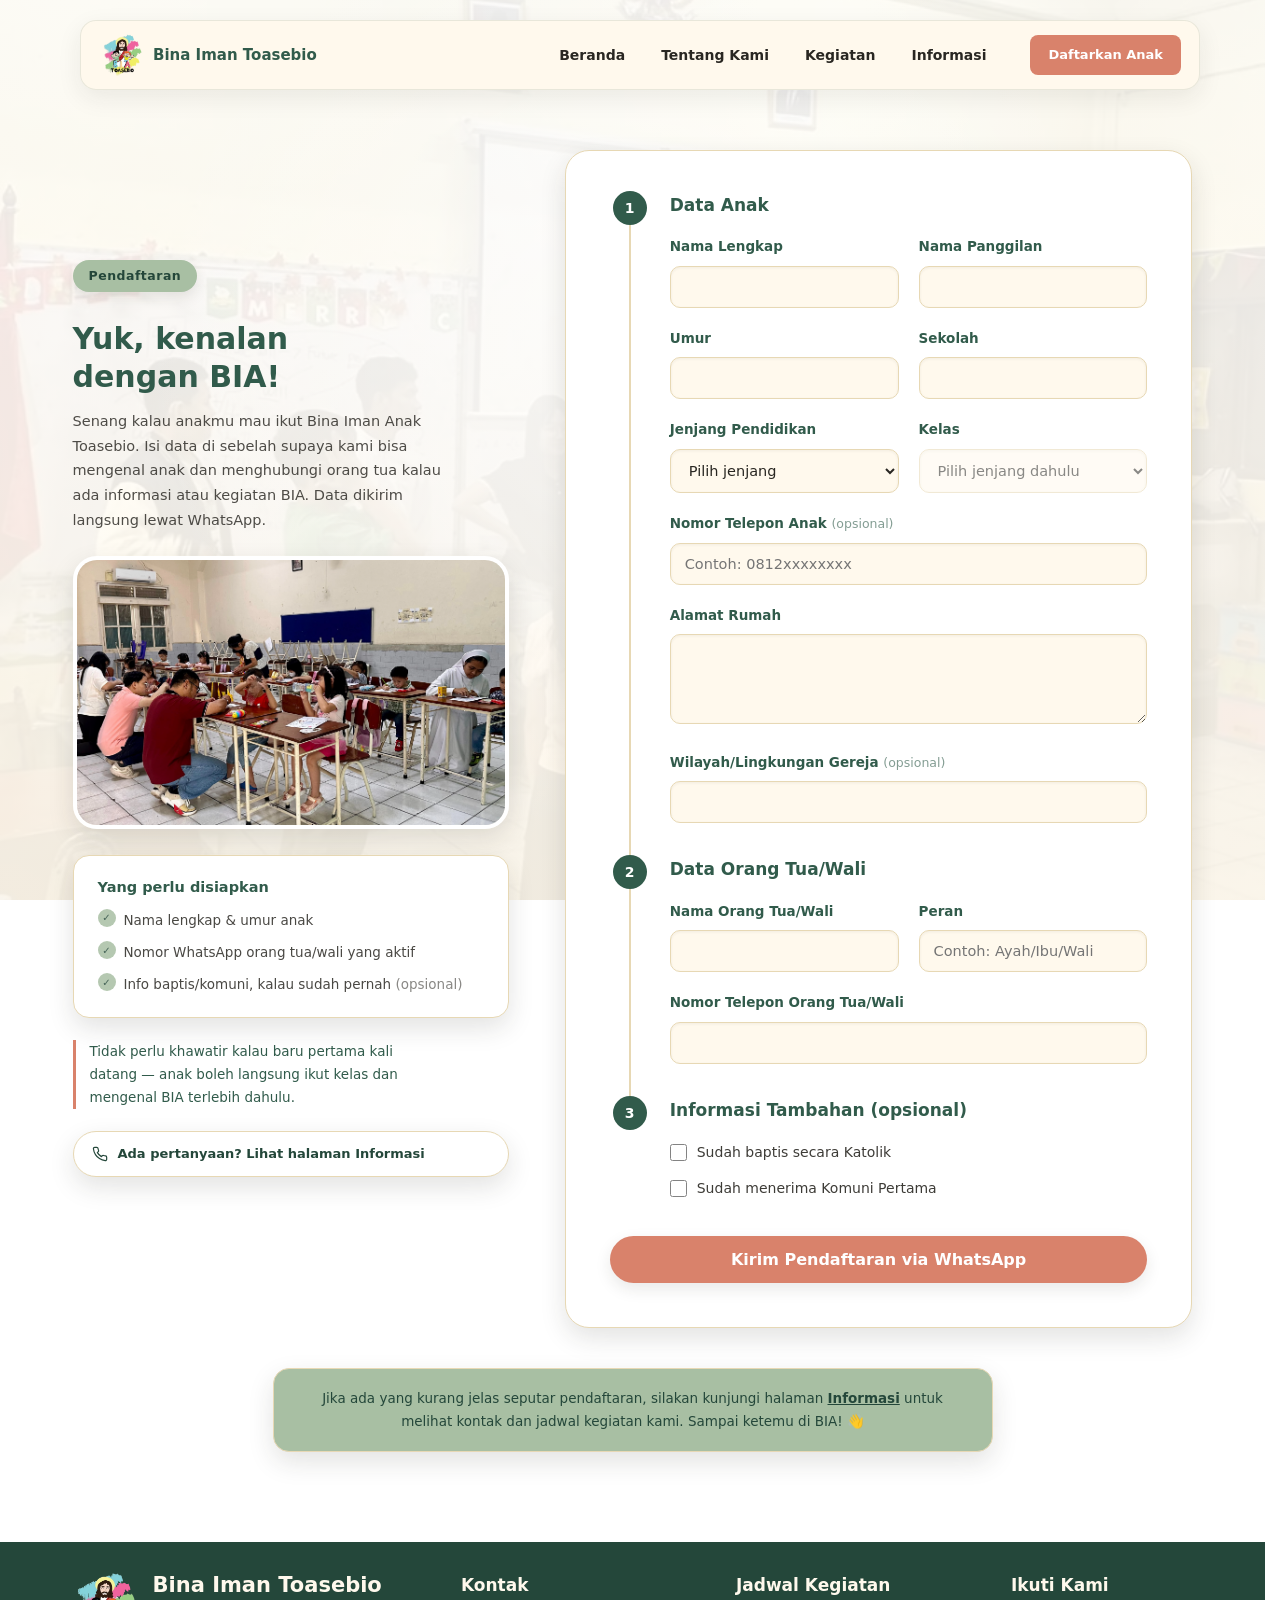
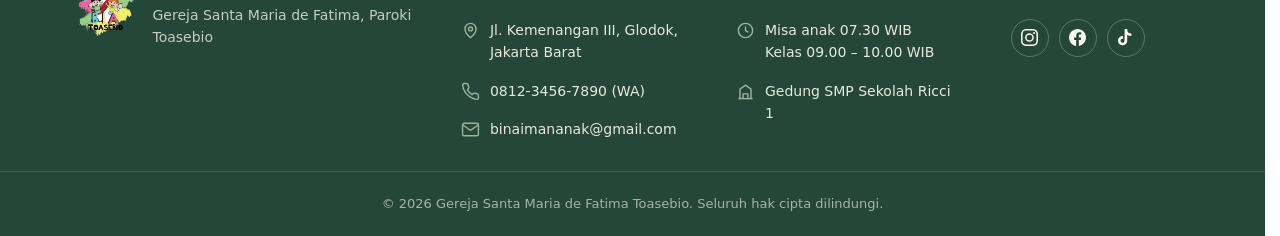
==== commit 7ceed26a: "redesign bagian daftar" ====
--- a/html/daftar.html
+++ b/html/daftar.html
@@ -1,39 +1,51 @@
-<!DOCTYPE html>
+<!doctype html>
 <html lang="id">
+
     <head>
-        <meta charset="UTF-8">
-        <meta name="viewport" content="width=device-width, initial-scale=1.0">
-        <title>Daftarkan Anak </title>
-        <link rel="icon" type="image/webp" href="/assets/logo/logo-bia.webp">
-        <link rel="stylesheet" href="../css/header.css">
-        <link rel="stylesheet" href="../css/footer.css">
-        <link rel="stylesheet" href="../css/styles.css">
-        <link rel="stylesheet" href="../css/daftar.css">
+        <meta charset="UTF-8" />
+        <meta name="viewport" content="width=device-width, initial-scale=1.0" />
+        <title>Daftarkan Anak</title>
+        <link rel="icon" type="image/webp" href="/assets/logo/logo-bia.webp" />
+        <link rel="stylesheet" href="../css/header.css" />
+        <link rel="stylesheet" href="../css/footer.css" />
+        <link rel="stylesheet" href="../css/styles.css" />
+        <link rel="stylesheet" href="../css/daftar.css" />
     </head>
 
     <body>
-        <svg xmlns="http://www.w3.org/2000/svg" style="display: none;">
+        <svg xmlns="http://www.w3.org/2000/svg" style="display: none">
             <symbol id="instagram" viewBox="0 0 16 16">
-                <path d="M8 0C5.829 0 5.556.01 4.703.048 3.85.088 3.269.222 2.76.42a3.917 3.917 0 0 0-1.417.923A3.927 3.927 0 0 0 .42 2.76C.222 3.268.087 3.85.048 4.7.01 5.555 0 5.827 0 8.001c0 2.172.01 2.444.048 3.297.04.852.174 1.433.372 1.942.205.526.478.972.923 1.417.444.445.89.719 1.416.923.51.198 1.09.333 1.942.372C5.555 15.99 5.827 16 8 16s2.444-.01 3.298-.048c.851-.04 1.434-.174 1.943-.372a3.916 3.916 0 0 0 1.416-.923c.445-.445.718-.891.923-1.417.198-.509.333-1.09.372-1.942C15.99 10.445 16 10.173 16 8s-.01-2.445-.048-3.299c-.04-.851-.174-1.433-.372-1.941a3.926 3.926 0 0 0-.923-1.417A3.911 3.911 0 0 0 13.24.42c-.51-.198-1.092-.333-1.943-.372C10.443.01 10.172 0 7.998 0zm-.717 1.442h.718c2.136 0 2.389.007 3.232.046.78.035 1.204.166 1.486.275.373.145.64.319.92.599.28.28.453.546.598.92.11.281.24.705.275 1.485.039.843.047 1.096.047 3.231s-.008 2.389-.047 3.232c-.035.78-.166 1.203-.275 1.485a2.47 2.47 0 0 1-.599.919c-.28.28-.546.453-.92.598-.28.11-.704.24-1.485.276-.843.038-1.096.047-3.232.047s-2.39-.009-3.233-.047c-.78-.036-1.203-.166-1.485-.276a2.478 2.478 0 0 1-.92-.598 2.48 2.48 0 0 1-.6-.92c-.109-.281-.24-.705-.275-1.485-.038-.843-.046-1.096-.046-3.233 0-2.136.008-2.388.046-3.231.036-.78.166-1.204.276-1.486.145-.373.319-.64.599-.92.28-.28.546-.453.92-.598.282-.11.705-.24 1.485-.276.738-.033 1.024-.043 2.515-.045v.002zm4.988 1.328a.96.96 0 1 0 0 1.92.96.96 0 0 0 0-1.92zm-4.27 1.122a4.109 4.109 0 1 0 0 8.217 4.109 4.109 0 0 0 0-8.217zm0 1.441a2.667 2.667 0 1 1 0 5.334 2.667 2.667 0 0 1 0-5.334z"/>
+                <path
+                    d="M8 0C5.829 0 5.556.01 4.703.048 3.85.088 3.269.222 2.76.42a3.917 3.917 0 0 0-1.417.923A3.927 3.927 0 0 0 .42 2.76C.222 3.268.087 3.85.048 4.7.01 5.555 0 5.827 0 8.001c0 2.172.01 2.444.048 3.297.04.852.174 1.433.372 1.942.205.526.478.972.923 1.417.444.445.89.719 1.416.923.51.198 1.09.333 1.942.372C5.555 15.99 5.827 16 8 16s2.444-.01 3.298-.048c.851-.04 1.434-.174 1.943-.372a3.916 3.916 0 0 0 1.416-.923c.445-.445.718-.891.923-1.417.198-.509.333-1.09.372-1.942C15.99 10.445 16 10.173 16 8s-.01-2.445-.048-3.299c-.04-.851-.174-1.433-.372-1.941a3.926 3.926 0 0 0-.923-1.417A3.911 3.911 0 0 0 13.24.42c-.51-.198-1.092-.333-1.943-.372C10.443.01 10.172 0 7.998 0zm-.717 1.442h.718c2.136 0 2.389.007 3.232.046.78.035 1.204.166 1.486.275.373.145.64.319.92.599.28.28.453.546.598.92.11.281.24.705.275 1.485.039.843.047 1.096.047 3.231s-.008 2.389-.047 3.232c-.035.78-.166 1.203-.275 1.485a2.47 2.47 0 0 1-.599.919c-.28.28-.546.453-.92.598-.28.11-.704.24-1.485.276-.843.038-1.096.047-3.232.047s-2.39-.009-3.233-.047c-.78-.036-1.203-.166-1.485-.276a2.478 2.478 0 0 1-.92-.598 2.48 2.48 0 0 1-.6-.92c-.109-.281-.24-.705-.275-1.485-.038-.843-.046-1.096-.046-3.233 0-2.136.008-2.388.046-3.231.036-.78.166-1.204.276-1.486.145-.373.319-.64.599-.92.28-.28.546-.453.92-.598.282-.11.705-.24 1.485-.276.738-.033 1.024-.043 2.515-.045v.002zm4.988 1.328a.96.96 0 1 0 0 1.92.96.96 0 0 0 0-1.92zm-4.27 1.122a4.109 4.109 0 1 0 0 8.217 4.109 4.109 0 0 0 0-8.217zm0 1.441a2.667 2.667 0 1 1 0 5.334 2.667 2.667 0 0 1 0-5.334z" />
             </symbol>
+
             <symbol id="facebook" viewBox="0 0 16 16">
-                <path d="M16 8.049c0-4.446-3.582-8.05-8-8.05C3.58 0-.002 3.603-.002 8.05c0 4.017 2.926 7.347 6.75 7.951v-5.625h-2.03V8.05H6.75V6.275c0-2.017 1.195-3.131 3.022-3.131.876 0 1.791.157 1.791.157v1.98h-1.009c-.993 0-1.303.621-1.303 1.258v1.51h2.218l-.354 2.326H9.25V16c3.824-.604 6.75-3.934 6.75-7.951z"/>
+                <path
+                    d="M16 8.049c0-4.446-3.582-8.05-8-8.05C3.58 0-.002 3.603-.002 8.05c0 4.017 2.926 7.347 6.75 7.951v-5.625h-2.03V8.05H6.75V6.275c0-2.017 1.195-3.131 3.022-3.131.876 0 1.791.157 1.791.157v1.98h-1.009c-.993 0-1.303.621-1.303 1.258v1.51h2.218l-.354 2.326H9.25V16c3.824-.604 6.75-3.934 6.75-7.951z" />
+            </symbol>
+
+            <symbol id="phone" viewBox="0 0 24 24">
+                <path
+                    d="M22 16.92v3a2 2 0 0 1-2.18 2 19.79 19.79 0 0 1-8.63-3.07 19.5 19.5 0 0 1-6-6 19.79 19.79 0 0 1-3.07-8.67A2 2 0 0 1 4.11 2h3a2 2 0 0 1 2 1.72c.127.96.362 1.903.7 2.81a2 2 0 0 1-.45 2.11L8.09 9.91a16 16 0 0 0 6 6l1.27-1.27a2 2 0 0 1 2.11-.45c.907.338 1.85.573 2.81.7A2 2 0 0 1 22 16.92Z" />
             </symbol>
         </svg>
 
         <header class="navbar" id="navbar">
             <div class="c-navbar">
                 <a href="../index.html" class="navbar-logo">
-                    <img src="../assets/logo/logo-bia.webp" alt="Logo Bina Iman Toasebio">
+                    <img src="../assets/logo/logo-bia.webp" alt="Logo Bina Iman Toasebio" />
                     <span class="navbar-brand">Bina Iman Toasebio</span>
                 </a>
+
                 <nav class="navbar-menu" id="navbar-menu">
                     <a href="../index.html" data-page="index">Beranda</a>
                     <a href="tentang.html" data-page="tentang">Tentang Kami</a>
                     <a href="kegiatan.html" data-page="kegiatan">Kegiatan</a>
                     <a href="info.html" data-page="info">Informasi</a>
                 </nav>
+
                 <a href="daftar.html" class="navbar-cta">Daftarkan Anak</a>
+
                 <button class="navbar-toggle" id="navbarToggle" type="button" aria-label="Buka menu" aria-expanded="false">
                     <span></span><span></span><span></span>
                 </button>
@@ -42,110 +54,173 @@
 
         <main>
             <section class="daftar-section">
-                <div class="container">
-                    <div class="section-head center">
+                <div class="container daftar-layout">
+
+                    <aside class="daftar-aside">
                         <span class="section-eyebrow">Pendaftaran</span>
-                        <h2 class="section-title">Yuk, Kenalan dengan BIA!</h2>
-                        <p>Senang kalau anakmu mau ikut Bina Iman Anak Toasebio. Isi data di bawah ini supaya kami bisa mengenal anak dan menghubungi orang tua kalau ada informasi atau kegiatan BIA. Data akan dikirim melalui WhatsApp.</p>
-                    </div>
+                        <h1 class="daftar-title">Yuk, kenalan dengan BIA!</h1>
+                        <p class="daftar-desc">
+                            Senang kalau anakmu mau ikut Bina Iman Anak Toasebio. Isi data di
+                            sebelah supaya kami bisa mengenal anak dan menghubungi orang tua
+                            kalau ada informasi atau kegiatan BIA. Data dikirim langsung lewat
+                            WhatsApp.
+                        </p>
+
+                        <img class="daftar-aside-img" src="../assets/tk/tk-study.webp" alt="Anak-anak belajar bersama di kelas BIA" />
+
+                        <div class="daftar-checklist">
+                            <h3>Yang perlu disiapkan</h3>
+                            <ul>
+                                <li>Nama lengkap &amp; umur anak</li>
+                                <li>Nomor WhatsApp orang tua/wali yang aktif</li>
+                                <li>Info baptis/komuni, kalau sudah pernah <span>(opsional)</span></li>
+                            </ul>
+                        </div>
+
+                        <p class="daftar-reassure">
+                            Tidak perlu khawatir kalau baru pertama kali datang &mdash; anak
+                            boleh langsung ikut kelas dan mengenal BIA terlebih dahulu.
+                        </p>
+
+                        <a class="daftar-help" href="info.html">
+                            <svg viewBox="0 0 24 24" fill="none" stroke="currentColor" stroke-width="1.8"><use href="#phone" /></svg>
+                            <span>Ada pertanyaan? Lihat halaman Informasi</span>
+                        </a>
+                    </aside>
 
                     <form class="form-card" id="formDaftar">
-                        <p class="form-intro">Tidak perlu khawatir kalau baru pertama kali datang. Anak boleh langsung ikut kelas dan mengenal BIA terlebih dahulu.</p>
-                        <h2 class="form-section-title">Data Anak</h2>
-                        <div class="form-row">
-                            <div class="form-group">
-                                <label for="namaLengkap">Nama Lengkap</label>
-                                <input type="text" id="namaLengkap" name="namaLengkap" required>
-                            </div>
-                            <div class="form-group">
-                                <label for="namaPanggilan">Nama Panggilan</label>
-                                <input type="text" id="namaPanggilan" name="namaPanggilan" required>
+
+                        <div class="form-step">
+                            <div class="form-step-line">
+                                <span class="form-step-num">1</span>
+                            </div>
+                            <div class="form-step-body">
+                                <h2 class="form-section-title">Data Anak</h2>
+
+                                <div class="form-row">
+                                    <div class="form-group">
+                                        <label for="namaLengkap">Nama Lengkap</label>
+                                        <input type="text" id="namaLengkap" name="namaLengkap" required />
+                                    </div>
+
+                                    <div class="form-group">
+                                        <label for="namaPanggilan">Nama Panggilan</label>
+                                        <input type="text" id="namaPanggilan" name="namaPanggilan" required />
+                                    </div>
+                                </div>
+
+                                <div class="form-row">
+                                    <div class="form-group">
+                                        <label for="umur">Umur</label>
+                                        <input type="number" id="umur" name="umur" min="1" max="20" required />
+                                    </div>
+
+                                    <div class="form-group">
+                                        <label for="sekolah">Sekolah</label>
+                                        <input type="text" id="sekolah" name="sekolah" required />
+                                    </div>
+                                </div>
+
+                                <div class="form-row">
+                                    <div class="form-group">
+                                        <label for="jenjang">Jenjang Pendidikan</label>
+
+                                        <select id="jenjang" name="jenjang" required>
+                                            <option value="">Pilih jenjang</option>
+                                            <option value="tk">TK</option>
+                                            <option value="sd">SD</option>
+                                            <option value="smp">SMP</option>
+                                            <option value="sma">SMA</option>
+                                        </select>
+                                    </div>
+
+                                    <div class="form-group">
+                                        <label for="kelas">Kelas</label>
+
+                                        <select id="kelas" name="kelas" required disabled>
+                                            <option value="">Pilih jenjang dahulu</option>
+                                        </select>
+                                    </div>
+                                </div>
+
+                                <div class="form-group">
+                                    <label for="teleponAnak">Nomor Telepon Anak
+                                        <span class="optional-tag">(opsional)</span></label>
+                                    <input type="text" id="teleponAnak" name="teleponAnak" placeholder="Contoh: 0812xxxxxxxx" />
+                                </div>
+
+                                <div class="form-group">
+                                    <label for="alamat">Alamat Rumah</label>
+                                    <textarea id="alamat" name="alamat" required></textarea>
+                                </div>
+
+                                <div class="form-group form-group-last">
+                                    <label for="wilayah">Wilayah/Lingkungan Gereja
+                                        <span class="optional-tag">(opsional)</span></label>
+                                    <input type="text" id="wilayah" name="wilayah" />
+                                </div>
                             </div>
                         </div>
 
-                        <div class="form-row">
-                            <div class="form-group">
-                                <label for="umur">Umur</label>
-                                <input type="number" id="umur" name="umur" min="1" max="20" required>
-                            </div>
-                            <div class="form-group">
-                                <label for="sekolah">Sekolah</label>
-                                <input type="text" id="sekolah" name="sekolah" required>
+                        <div class="form-step">
+                            <div class="form-step-line">
+                                <span class="form-step-num">2</span>
+                            </div>
+                            <div class="form-step-body">
+                                <h2 class="form-section-title">Data Orang Tua/Wali</h2>
+
+                                <div class="form-row">
+                                    <div class="form-group">
+                                        <label for="namaOrtu">Nama Orang Tua/Wali</label>
+                                        <input type="text" id="namaOrtu" name="namaOrtu" required />
+                                    </div>
+
+                                    <div class="form-group">
+                                        <label for="peranOrtu">Peran</label>
+                                        <input type="text" id="peranOrtu" name="peranOrtu" placeholder="Contoh: Ayah/Ibu/Wali" required />
+                                    </div>
+                                </div>
+
+                                <div class="form-group form-group-last">
+                                    <label for="teleponOrtu">Nomor Telepon Orang Tua/Wali</label>
+                                    <input type="text" id="teleponOrtu" name="teleponOrtu" required />
+                                </div>
                             </div>
                         </div>
 
-                        <div class="form-row">
-                            <div class="form-group">
-                                <label for="jenjang">Jenjang Pendidikan</label>
-                                <select id="jenjang" name="jenjang" required>
-                                    <option value="">Pilih jenjang</option>
-                                    <option value="tk">TK</option>
-                                    <option value="sd">SD</option>
-                                    <option value="smp">SMP</option>
-                                    <option value="sma">SMA</option>
-                                </select>
-                            </div>
-                            <div class="form-group">
-                                <label for="kelas">Kelas</label>
-                                <select id="kelas" name="kelas" required disabled>
-                                    <option value="">Pilih jenjang dahulu</option>
-                                </select>
+                        <div class="form-step form-step-last">
+                            <div class="form-step-line">
+                                <span class="form-step-num">3</span>
+                            </div>
+                            <div class="form-step-body">
+                                <h2 class="form-section-title">
+                                    Informasi Tambahan <span class="optional-tag">(opsional)</span>
+                                </h2>
+
+                                <div class="checkbox-group">
+                                    <div class="checkbox-item">
+                                        <input type="checkbox" id="sudahBaptis" name="sudahBaptis" />
+                                        <label for="sudahBaptis">Sudah baptis secara Katolik</label>
+                                    </div>
+
+                                    <div class="checkbox-item">
+                                        <input type="checkbox" id="sudahKomuni" name="sudahKomuni" />
+                                        <label for="sudahKomuni">Sudah menerima Komuni Pertama</label>
+                                    </div>
+                                </div>
                             </div>
                         </div>
 
-                        <div class="form-group">
-                            <label for="teleponAnak">Nomor Telepon Anak <span class="optional-tag">(opsional)</span></label>
-                            <input type="text" id="teleponAnak" name="teleponAnak" placeholder="Contoh: 0812xxxxxxxx">
-                        </div>
-
-                        <div class="form-group">
-                            <label for="alamat">Alamat Rumah</label>
-                            <textarea id="alamat" name="alamat" required></textarea>
-                        </div>
-
-                        <div class="form-group">
-                            <label for="wilayah">Wilayah/Lingkungan Gereja <span class="optional-tag">(opsional)</span></label>
-                            <input type="text" id="wilayah" name="wilayah">
-                        </div>
-
-                        <h2 class="form-section-title">Data Orang Tua/Wali</h2>
-
-                        <div class="form-row">
-                            <div class="form-group">
-                                <label for="namaOrtu">Nama Orang Tua/Wali</label>
-                                <input type="text" id="namaOrtu" name="namaOrtu" required>
-                            </div>
-                            <div class="form-group">
-                                <label for="peranOrtu">Peran</label>
-                                <input type="text" id="peranOrtu" name="peranOrtu" placeholder="Contoh: Ayah/Ibu/Wali" required>
-                            </div>
-                        </div>
-
-                        <div class="form-group">
-                            <label for="teleponOrtu">Nomor Telepon Orang Tua/Wali</label>
-                            <input type="text" id="teleponOrtu" name="teleponOrtu" required>
-                        </div>
-
-                        <h2 class="form-section-title">Informasi Tambahan <span class="optional-tag">(opsional)</span></h2>
-
-                        <div class="checkbox-group">
-                            <div class="checkbox-item">
-                                <input type="checkbox" id="sudahBaptis" name="sudahBaptis">
-                                <label for="sudahBaptis">Sudah baptis secara Katolik</label>
-                            </div>
-                            <div class="checkbox-item">
-                                <input type="checkbox" id="sudahKomuni" name="sudahKomuni">
-                                <label for="sudahKomuni">Sudah menerima Komuni Pertama</label>
-                            </div>
-                        </div>
-
-                        <button type="submit" class="btn btn-primary form-submit">Kirim Pendaftaran via WhatsApp</button>
+                        <button type="submit" class="btn btn-primary form-submit">
+                            Kirim Pendaftaran via WhatsApp
+                        </button>
                     </form>
-
-                    <div class="form-note">
-                        Jika ada yang kurang jelas seputar pendaftaran, silakan kunjungi halaman
-                        <a href="info.html">Informasi</a> untuk melihat kontak dan jadwal kegiatan kami. Sampai ketemu di BIA! 👋
-                    </div>
+                </div>
+
+                <div class="form-note container">
+                    Jika ada yang kurang jelas seputar pendaftaran, silakan kunjungi halaman
+                    <a href="info.html">Informasi</a> untuk melihat kontak dan jadwal kegiatan
+                    kami. Sampai ketemu di BIA! 👋
                 </div>
             </section>
         </main>
@@ -153,7 +228,8 @@
         <footer class="site-footer" id="kontak">
             <div class="footer-top container">
                 <div class="footer-brand">
-                    <img src="../assets/logo/logo-bia.webp" alt="Logo Bina Iman Toasebio">
+                    <img src="../assets/logo/logo-bia.webp" alt="Logo Bina Iman Toasebio" />
+
                     <div>
                         <h3>Bina Iman Toasebio</h3>
                         <p>Gereja Santa Maria de Fatima, Paroki Toasebio</p>
@@ -161,55 +237,94 @@
                 </div>
                 <div class="footer-col">
                     <h4>Kontak</h4>
+
                     <ul class="footer-list">
                         <li>
-                            <svg viewBox="0 0 24 24" fill="none" stroke="currentColor" stroke-width="1.8"><path d="M12 21s-7-5.5-7-11a7 7 0 0 1 14 0c0 5.5-7 11-7 11Z"/><circle cx="12" cy="10" r="2.5"/></svg>
-                            <a href="https://maps.app.goo.gl/SBQk1UZJA6DkBMwFA">Jl. Kemenangan III, Glodok, Jakarta Barat</a>
-                        </li>
-                        <li>
-                            <svg viewBox="0 0 24 24" fill="none" stroke="currentColor" stroke-width="1.8"><path d="M22 16.92v3a2 2 0 0 1-2.18 2 19.79 19.79 0 0 1-8.63-3.07 19.5 19.5 0 0 1-6-6 19.79 19.79 0 0 1-3.07-8.67A2 2 0 0 1 4.11 2h3a2 2 0 0 1 2 1.72c.127.96.362 1.903.7 2.81a2 2 0 0 1-.45 2.11L8.09 9.91a16 16 0 0 0 6 6l1.27-1.27a2 2 0 0 1 2.11-.45c.907.338 1.85.573 2.81.7A2 2 0 0 1 22 16.92Z"/></svg>
+                            <svg viewBox="0 0 24 24" fill="none" stroke="currentColor" stroke-width="1.8">
+                                <path d="M12 21s-7-5.5-7-11a7 7 0 0 1 14 0c0 5.5-7 11-7 11Z" />
+                                <circle cx="12" cy="10" r="2.5" />
+                            </svg>
+                            <a href="https://maps.app.goo.gl/SBQk1UZJA6DkBMwFA">Jl. Kemenangan III, Glodok, Jakarta
+                                Barat</a>
+                        </li>
+
+                        <li>
+                            <svg viewBox="0 0 24 24" fill="none" stroke="currentColor" stroke-width="1.8">
+                                <use href="#phone" />
+                            </svg>
                             <a href="https://wa.me/62895327098067" target="_blank" rel="noopener">0812-3456-7890 (WA)</a>
                         </li>
-                        <li>
-                            <svg viewBox="0 0 24 24" fill="none" stroke="currentColor" stroke-width="1.8"><rect x="2" y="4" width="20" height="16" rx="2"/><path d="m22 6-10 7L2 6"/></svg>
+
+                        <li>
+                            <svg viewBox="0 0 24 24" fill="none" stroke="currentColor" stroke-width="1.8">
+                                <rect x="2" y="4" width="20" height="16" rx="2" />
+                                <path d="m22 6-10 7L2 6" />
+                            </svg>
                             <a href="mailto:binaimananak@gmail.com">binaimananak@gmail.com</a>
                         </li>
                     </ul>
                 </div>
+
                 <div class="footer-col">
                     <h4>Jadwal Kegiatan</h4>
                     <ul class="footer-list">
                         <li>
-                            <svg viewBox="0 0 24 24" fill="none" stroke="currentColor" stroke-width="1.8"><circle cx="12" cy="12" r="9"/><path d="M12 7v5l3.5 2"/></svg>
-                            <span>Misa anak 07.30 WIB<br>Kelas 09.00 &ndash; 10.00 WIB</span>
-                        </li>
-                        <li>
-                            <svg viewBox="0 0 24 24" fill="none" stroke="currentColor" stroke-width="1.8"><path d="M3 21h18"/><path d="M5 21V9l7-5 7 5v12"/><path d="M9 21v-6h6v6"/></svg>
+                            <svg viewBox="0 0 24 24" fill="none" stroke="currentColor" stroke-width="1.8">
+                                <circle cx="12" cy="12" r="9" />
+                                <path d="M12 7v5l3.5 2" />
+                            </svg>
+                            <span>Misa anak 07.30 WIB<br />Kelas 09.00 &ndash; 10.00 WIB</span>
+                        </li>
+
+                        <li>
+                            <svg viewBox="0 0 24 24" fill="none" stroke="currentColor" stroke-width="1.8">
+                                <path d="M3 21h18" />
+                                <path d="M5 21V9l7-5 7 5v12" />
+                                <path d="M9 21v-6h6v6" />
+                            </svg>
                             <span>Gedung SMP Sekolah Ricci 1</span>
                         </li>
                     </ul>
                 </div>
+
                 <div class="footer-col">
                     <h4>Ikuti Kami</h4>
+
                     <div class="footer-social">
-                        <a href="https://instagram.com/" target="_blank" rel="noopener" aria-label="Instagram Bina Iman Toasebio">
-                            <svg viewBox="0 0 16 16" fill="currentColor"><use href="#instagram"/></svg>
+                        <a href="https://instagram.com/" target="_blank" rel="noopener"
+                            aria-label="Instagram Bina Iman Toasebio">
+                            <svg viewBox="0 0 16 16" fill="currentColor">
+                                <use href="#instagram" />
+                            </svg>
                         </a>
-                        <a href="https://facebook.com/" target="_blank" rel="noopener" aria-label="Facebook Bina Iman Toasebio">
-                            <svg viewBox="0 0 16 16" fill="currentColor"><use href="#facebook"/></svg>
+
+                        <a href="https://facebook.com/" target="_blank" rel="noopener"
+                            aria-label="Facebook Bina Iman Toasebio">
+                            <svg viewBox="0 0 16 16" fill="currentColor">
+                                <use href="#facebook" />
+                            </svg>
                         </a>
+
                         <a href="https://tiktok.com/" target="_blank" rel="noopener" aria-label="TikTok Bina Iman Toasebio">
-                            <svg viewBox="0 0 16 16" fill="currentColor"><path d="M9.6 0H7.15v10.98c0 1.06-.85 1.93-1.92 1.93a1.93 1.93 0 0 1-1.92-1.93c0-1.05.87-1.92 1.92-1.92.2 0 .38.03.56.08V6.68a4.4 4.4 0 0 0-.56-.04A4.38 4.38 0 0 0 .85 11a4.38 4.38 0 0 0 4.38 4.38A4.38 4.38 0 0 0 9.6 11V5.46A6.6 6.6 0 0 0 13.5 6.7V4.26a4.06 4.06 0 0 1-3.9-4.14V0z"/></svg>
+                            <svg viewBox="0 0 16 16" fill="currentColor">
+                                <path
+                                    d="M9.6 0H7.15v10.98c0 1.06-.85 1.93-1.92 1.93a1.93 1.93 0 0 1-1.92-1.93c0-1.05.87-1.92 1.92-1.92.2 0 .38.03.56.08V6.68a4.4 4.4 0 0 0-.56-.04A4.38 4.38 0 0 0 .85 11a4.38 4.38 0 0 0 4.38 4.38A4.38 4.38 0 0 0 9.6 11V5.46A6.6 6.6 0 0 0 13.5 6.7V4.26a4.06 4.06 0 0 1-3.9-4.14V0z" />
+                            </svg>
                         </a>
                     </div>
                 </div>
             </div>
+
             <div class="footer-bottom">
-                <p>&copy; 2026 Gereja Santa Maria de Fatima Toasebio. Seluruh hak cipta dilindungi.</p>
+                <p>
+                    &copy; 2026 Gereja Santa Maria de Fatima Toasebio. Seluruh hak cipta
+                    dilindungi.
+                </p>
             </div>
         </footer>
 
         <script src="../js/header.js"></script>
         <script src="../js/scripts.js"></script>
     </body>
+
 </html>
--- a/css/footer.css
+++ b/css/footer.css
@@ -1,83 +1,192 @@
 .site-footer {
-    background-color: var(--color-forest-dark);
-    color: var(--color-cream);
+	background-color: var(--color-forest-dark);
+	color: var(--color-cream);
 }
 
 .footer-top {
-    display: grid;
-    grid-template-columns: 1.5fr 1fr 1fr 0.8fr;
-    gap: 48px;
-    padding-top: 30px;
-    padding-bottom: 30px;
+	display: grid;
+	grid-template-columns: 1.5fr 1fr 1fr 0.8fr;
+	gap: 48px;
+	padding-top: 30px;
+	padding-bottom: 30px;
 }
 
 .footer-brand {
-    display: flex;
-    align-items: flex-start;
-    gap: 16px;
+	display: flex;
+	align-items: flex-start;
+	gap: 16px;
 }
 
 .footer-brand img {
-    width: 64px;
-    height: 64px;
-    object-fit: contain;
-    flex-shrink: 0;
+	width: 64px;
+	height: 64px;
+	object-fit: contain;
+	flex-shrink: 0;
 }
 
-.footer-brand h3 { color: var(--color-cream); font-size: 21px; margin-bottom: 6px; }
-.footer-brand p { max-width: 280px; color: var(--color-cream); opacity: 0.75; font-size: 14px; line-height: 1.6; }
+.footer-brand h3 {
+	color: var(--color-cream);
+	font-size: 21px;
+	margin-bottom: 6px;
+}
+
+.footer-brand p {
+	max-width: 280px;
+	color: var(--color-cream);
+	opacity: 0.75;
+	font-size: 14px;
+	line-height: 1.6;
+}
 
 .footer-col h4 {
-    color: var(--color-cream);
-    font-family: var(--font-heading);
-    font-size: 17px;
-    font-weight: 700;
-    margin-bottom: 20px;
+	color: var(--color-cream);
+	font-family: var(--font-heading);
+	font-size: 17px;
+	font-weight: 700;
+	margin-bottom: 20px;
 }
 
-.footer-list { display: flex; flex-direction: column; gap: 16px; list-style: none; }
+.footer-list {
+	display: flex;
+	flex-direction: column;
+	gap: 16px;
+	list-style: none;
+}
 
 .footer-list li {
-    display: flex;
-    align-items: flex-start;
-    gap: 10px;
-    color: var(--color-cream);
-    font-size: 14px;
-    line-height: 1.6;
-    opacity: 0.9;
+	display: flex;
+	align-items: flex-start;
+	gap: 10px;
+	color: var(--color-cream);
+	font-size: 14px;
+	line-height: 1.6;
+	opacity: 0.9;
 }
 
-.footer-list svg { width: 19px; height: 19px; flex-shrink: 0; margin-top: 2px; color: var(--color-sage); }
-.footer-list a { transition: color 200ms ease; }
-.footer-list a:hover { color: var(--color-coral); }
+.footer-list svg {
+	width: 19px;
+	height: 19px;
+	flex-shrink: 0;
+	margin-top: 2px;
+	color: var(--color-sage);
+}
 
-.footer-social { display: flex; align-items: center; gap: 10px; flex-wrap: wrap; }
+.footer-list a {
+	transition: color 200ms ease;
+}
+
+.footer-list a:hover {
+	color: var(--color-coral);
+}
+
+.footer-social {
+	display: flex;
+	align-items: center;
+	gap: 10px;
+	flex-wrap: wrap;
+}
 
 .footer-social a {
-    display: flex; align-items: center; justify-content: center;
-    width: 38px; height: 38px;
-    border: 1px solid rgba(255, 249, 237, 0.25);
-    border-radius: 50%;
-    color: var(--color-cream);
-    transition: background-color 200ms ease, border-color 200ms ease, color 200ms ease;
+	display: flex;
+	align-items: center;
+	justify-content: center;
+	width: 38px;
+	height: 38px;
+	border: 1px solid rgba(255, 249, 237, 0.25);
+	border-radius: 50%;
+	color: var(--color-cream);
+	transition:
+		background-color 200ms ease,
+		border-color 200ms ease,
+		color 200ms ease;
 }
 
-.footer-social svg { width: 17px; height: 17px; }
-.footer-social a:hover { background-color: var(--color-coral); border-color: var(--color-coral); color: var(--color-white); }
+.footer-social svg {
+	width: 17px;
+	height: 17px;
+}
 
-.footer-bottom { border-top: 1px solid rgba(255, 249, 237, 0.12); padding: 22px 24px; text-align: center; }
-.footer-bottom p { color: var(--color-cream); opacity: 0.6; font-size: 13px; }
+.footer-social a:hover {}
+
+.footer-bottom {
+	border-top: 1px solid rgba(255, 249, 237, 0.12);
+	padding: 22px 24px;
+	text-align: center;
+}
+
+.footer-bottom p {
+	color: var(--color-cream);
+	opacity: 0.6;
+	font-size: 13px;
+}
 
 @media (max-width: 900px) {
-    .footer-top { grid-template-columns: 1.5fr 1fr 1fr; gap: 36px; }
-    .footer-brand { grid-column: 1 / -1; }
+	.footer-top {
+		grid-template-columns: 1.5fr 1fr 1fr;
+		gap: 36px;
+	}
+
+	.footer-brand {
+		grid-column: 1 / -1;
+	}
 }
 
 @media (max-width: 640px) {
-    .footer-top { grid-template-columns: 1fr; gap: 32px; padding-top: 48px; padding-bottom: 40px; }
-    .footer-brand { grid-column: auto; }
-    .footer-brand img { width: 56px; height: 56px; }
-    .footer-brand h3 { font-size: 19px; }
-    .footer-col h4 { margin-bottom: 14px; }
-    .footer-social a { width: 40px; height: 40px; }
+	.footer-top {
+		grid-template-columns: 1fr;
+		gap: 34px;
+		padding-top: 44px;
+		padding-bottom: 36px;
+		text-align: center;
+	}
+
+	.footer-brand {
+		grid-column: auto;
+		flex-direction: column;
+		align-items: center;
+		gap: 10px;
+	}
+
+	.footer-brand img {
+		width: 52px;
+		height: 52px;
+	}
+
+	.footer-brand h3 {
+		font-size: 18px;
+	}
+
+	.footer-brand p {
+		max-width: 280px;
+		margin: 0 auto;
+	}
+
+	.footer-col {
+		display: flex;
+		flex-direction: column;
+		align-items: center;
+	}
+
+	.footer-col h4 {
+		margin-bottom: 12px;
+		font-size: 15.5px;
+	}
+
+	.footer-list {
+		align-items: center;
+		gap: 14px;
+	}
+
+	.footer-list li {
+		max-width: 260px;
+		text-align: left;
+	}
+
+	.footer-social {
+		justify-content: center;
+	}
+
+	.footer-bottom {
+		padding: 18px 20px;
+	}
 }
--- a/css/styles.css
+++ b/css/styles.css
@@ -1,13 +1,13 @@
 :root {
-    --color-cream: #FFF9ED;
-    --color-forest: #315B4B;
-    --color-sage: #A8BFA3;
-    --color-coral: #D9826B;
-    --color-coral-dark: #A6532E;
+    --color-cream: #fff9ed;
+    --color-forest: #315b4b;
+    --color-sage: #a8bfa3;
+    --color-coral: #d9826b;
+    --color-coral-dark: #a6532e;
     --color-dark: #292722;
     --color-forest-dark: #24473a;
     --color-white: #ffffff;
-    --color-border: #E7D8B4;
+    --color-border: #e7d8b4;
     --font-heading: "Baloo 2", system-ui, sans-serif;
     --font-body: "Inter", system-ui, sans-serif;
     --radius-md: 16px;
@@ -58,7 +58,9 @@
     outline-offset: 3px;
 }
 
-h1, h2, h3 {
+h1,
+h2,
+h3 {
     font-family: var(--font-heading);
     color: var(--color-forest);
     font-weight: 700;
@@ -122,7 +124,12 @@
     font-size: 15px;
     border: 2px solid transparent;
     cursor: pointer;
-    transition: background-color 280ms ease, color 280ms ease, box-shadow 280ms ease, border-color 280ms ease, backdrop-filter 280ms ease;
+    transition:
+        background-color 280ms ease,
+        color 280ms ease,
+        box-shadow 280ms ease,
+        border-color 280ms ease,
+        backdrop-filter 280ms ease;
     white-space: nowrap;
     box-shadow: 0 6px 16px rgba(41, 39, 34, 0.1);
 }
@@ -140,7 +147,7 @@
 }
 
 .btn-whatsapp {
-    background-color: #25D366;
+    background-color: #25d366;
     color: var(--color-white);
 }
 
@@ -321,7 +328,9 @@
     cursor: pointer;
     overflow: hidden;
     box-shadow: var(--shadow-soft);
-    transition: box-shadow 220ms ease, transform 100ms ease;
+    transition:
+        box-shadow 220ms ease,
+        transform 100ms ease;
 }
 
 .why-card::before {
@@ -421,7 +430,9 @@
     justify-content: center;
     opacity: 0;
     visibility: hidden;
-    transition: opacity 250ms ease, visibility 250ms ease;
+    transition:
+        opacity 250ms ease,
+        visibility 250ms ease;
     z-index: 2000;
     padding: 24px;
 }
@@ -506,7 +517,10 @@
     font-size: 16px;
     color: var(--color-forest);
     cursor: pointer;
-    transition: box-shadow 200ms ease, background-color 200ms ease, color 200ms ease;
+    transition:
+        box-shadow 200ms ease,
+        background-color 200ms ease,
+        color 200ms ease;
 }
 
 .lightbox-nav:hover {
@@ -532,7 +546,9 @@
     color: var(--color-dark);
     cursor: pointer;
     box-shadow: var(--shadow-soft);
-    transition: background-color 200ms ease, color 200ms ease;
+    transition:
+        background-color 200ms ease,
+        color 200ms ease;
     z-index: 1;
 }
 
@@ -644,18 +660,43 @@
 }
 
 @keyframes halamanMasuk {
-    from { opacity: 0; }
-    to { opacity: 1; }
+    from {
+        opacity: 0;
+    }
+
+    to {
+        opacity: 1;
+    }
 }
 
 @keyframes naikPelan {
-    from { opacity: 0; transform: translateY(26px); }
-    to { opacity: 1; transform: translateY(0); }
+    from {
+        opacity: 0;
+        transform: translateY(26px);
+    }
+
+    to {
+        opacity: 1;
+        transform: translateY(0);
+    }
 }
 
 @media (prefers-reduced-motion: reduce) {
-    html { scroll-behavior: auto; }
-    body, .hero-text, .page-banner .container { animation: none; }
-    .reveal { opacity: 1; }
-    .reveal.is-visible { animation: none; }
-}
+    html {
+        scroll-behavior: auto;
+    }
+
+    body,
+    .hero-text,
+    .page-banner .container {
+        animation: none;
+    }
+
+    .reveal {
+        opacity: 1;
+    }
+
+    .reveal.is-visible {
+        animation: none;
+    }
+}
--- a/css/daftar.css
+++ b/css/daftar.css
@@ -1,147 +1,472 @@
 .daftar-section {
-    position: relative;
-    padding: 150px 24px 100px;
-    background-image:
-        linear-gradient(rgba(255, 249, 237, 0.88), rgba(255, 249, 237, 0.92)),
-        url('../assets/bir/bir-kelas.webp');
-    background-size: cover;
-    background-position: center;
-    background-attachment: fixed;
-    overflow: hidden;
+  position: relative;
+  padding: 150px 24px 90px;
+  background-image:
+    linear-gradient(rgba(255, 255, 255, 0.9), rgba(255, 249, 237, 0.94)),
+    url("../assets/bir/bir-kelas.webp");
+  background-size: cover;
+  background-position: center;
+  background-attachment: fixed;
+  overflow: hidden;
 }
 
 .daftar-section::before {
-    content: "";
-    position: absolute;
-    top: -10%;
-    left: 50%;
-    transform: translateX(-50%);
-    width: 1000px;
-    height: 1000px;
-    max-width: 140vw;
-    background: radial-gradient(circle, rgba(255, 255, 255, 0.55), transparent 70%);
-    pointer-events: none;
-    z-index: 0;
+  content: "";
+  position: absolute;
+  top: -10%;
+  left: 50%;
+  transform: translateX(-50%);
+  width: 1000px;
+  height: 1000px;
+  max-width: 140vw;
+  background: radial-gradient(circle, rgba(255, 255, 255, 0.55), transparent 70%);
+  pointer-events: none;
+  z-index: 0;
 }
 
 .daftar-section .container {
-    position: relative;
-    z-index: 1;
-}
-
-.daftar-section .section-title {
-    color: var(--color-forest);
-}
-
-.daftar-section .section-head p {
-    color: var(--color-forest);
-    opacity: 0.85;
-}
-
-@media (max-width: 640px) {
-    .daftar-section { padding: 130px 20px 70px; }
-    .form-card { padding: 32px 22px; }
-    .form-row { grid-template-columns: 1fr; gap: 0; }
-}
-
-.form-intro {
-    max-width: 720px;
-    margin: 0 auto 26px;
-    font-size: 14.5px;
-    opacity: 0.8;
-    line-height: 1.7;
-}
+  position: relative;
+  z-index: 1;
+}
+
+/* Layout */
+
+.daftar-layout {
+  display: grid;
+  grid-template-columns: 0.82fr 1.18fr;
+  gap: 56px;
+  align-items: start;
+}
+
+/* Aside */
+
+.daftar-aside {
+  position: sticky;
+  top: 110px;
+}
+
+.daftar-title {
+  font-size: 30px;
+  color: var(--color-forest);
+  margin: 14px 0 14px;
+  max-width: 14ch;
+}
+
+.daftar-desc {
+  font-size: 14.5px;
+  opacity: 0.82;
+  line-height: 1.7;
+  max-width: 42ch;
+  margin-bottom: 24px;
+}
+
+.daftar-aside-img {
+  width: 100%;
+  aspect-ratio: 16 / 10;
+  object-fit: cover;
+  border-radius: var(--radius-lg);
+  border: 4px solid var(--color-white);
+  box-shadow: var(--shadow-soft);
+  margin-bottom: 26px;
+}
+
+.daftar-checklist {
+  background-color: var(--color-white);
+  border: 1.5px solid var(--color-border);
+  border-radius: var(--radius-md);
+  padding: 22px 24px;
+  box-shadow: var(--shadow-soft);
+  margin-bottom: 22px;
+}
+
+.daftar-checklist h3 {
+  font-size: 14.5px;
+  color: var(--color-forest);
+  margin-bottom: 14px;
+}
+
+.daftar-checklist ul {
+  list-style: none;
+  display: flex;
+  flex-direction: column;
+  gap: 12px;
+}
+
+.daftar-checklist li {
+  position: relative;
+  padding-left: 26px;
+  font-size: 13.5px;
+  opacity: 0.85;
+  line-height: 1.5;
+}
+
+.daftar-checklist li::before {
+  content: "\2713";
+  position: absolute;
+  left: 0;
+  top: -1px;
+  width: 18px;
+  height: 18px;
+  display: flex;
+  align-items: center;
+  justify-content: center;
+  border-radius: 50%;
+  background-color: var(--color-sage);
+  color: var(--color-forest-dark);
+  font-size: 10px;
+  font-weight: 700;
+}
+
+.daftar-checklist li span {
+  opacity: 0.65;
+}
+
+.daftar-reassure {
+  font-size: 13.5px;
+  line-height: 1.7;
+  color: var(--color-forest);
+  border-left: 3px solid var(--color-coral);
+  padding-left: 14px;
+  margin-bottom: 22px;
+  max-width: 42ch;
+}
+
+.daftar-help {
+  display: flex;
+  align-items: center;
+  gap: 10px;
+  background-color: var(--color-white);
+  border: 1.5px solid var(--color-border);
+  border-radius: 999px;
+  padding: 12px 18px;
+  font-size: 13px;
+  font-weight: 600;
+  color: var(--color-forest-dark);
+  box-shadow: var(--shadow-soft);
+  transition:
+    background-color 200ms ease,
+    color 200ms ease,
+    border-color 200ms ease;
+}
+
+.daftar-help svg {
+  width: 16px;
+  height: 16px;
+  flex-shrink: 0;
+}
+
+.daftar-help:hover {
+  background-color: var(--color-forest);
+  border-color: var(--color-forest);
+  color: var(--color-cream);
+}
+
+/* Form card */
 
 .form-card {
-    max-width: 720px;
-    margin: 0 auto;
-    background-color: var(--color-cream);
-    border: 1.5px solid var(--color-border);
-    border-radius: var(--radius-lg);
-    padding: 44px 40px;
-    box-shadow: var(--shadow-soft);
-}
-
-.form-row { display: grid; grid-template-columns: 1fr 1fr; gap: 20px; }
-.form-group { margin-bottom: 22px; }
+  background-color: var(--color-white);
+  border: 1.5px solid var(--color-border);
+  border-radius: var(--radius-lg);
+  padding: 40px 44px 44px;
+  box-shadow: var(--shadow-soft);
+}
+
+.form-step {
+  position: relative;
+  display: grid;
+  grid-template-columns: 40px 1fr;
+  gap: 20px;
+  padding-bottom: 32px;
+}
+
+.form-step-last {
+  padding-bottom: 0;
+}
+
+.form-step-line {
+  position: relative;
+  display: flex;
+  justify-content: center;
+}
+
+.form-step-line::before {
+  content: "";
+  position: absolute;
+  top: 34px;
+  bottom: -32px;
+  width: 2px;
+  background-color: var(--color-border);
+}
+
+.form-step-last .form-step-line::before {
+  display: none;
+}
+
+.form-step-num {
+  position: relative;
+  z-index: 1;
+  width: 34px;
+  height: 34px;
+  border-radius: 50%;
+  background-color: var(--color-forest);
+  color: var(--color-white);
+  display: flex;
+  align-items: center;
+  justify-content: center;
+  font-family: var(--font-heading);
+  font-weight: 700;
+  font-size: 14px;
+}
+
+.form-section-title {
+  font-family: var(--font-heading);
+  font-weight: 700;
+  color: var(--color-forest);
+  font-size: 17px;
+  margin: 4px 0 20px;
+}
+
+.form-row {
+  display: grid;
+  grid-template-columns: 1fr 1fr;
+  gap: 20px;
+}
+
+.form-group {
+  margin-bottom: 20px;
+}
+
+.form-group-last {
+  margin-bottom: 0;
+}
 
 .form-group label {
-    display: block; font-weight: 600; font-size: 14px;
-    color: var(--color-forest); margin-bottom: 8px;
-}
-
-.form-group .optional-tag { font-weight: 400; opacity: 0.6; font-size: 12.5px; }
+  display: block;
+  font-weight: 600;
+  font-size: 13.5px;
+  color: var(--color-forest);
+  margin-bottom: 8px;
+}
+
+.form-group .optional-tag {
+  font-weight: 400;
+  opacity: 0.6;
+  font-size: 12.5px;
+}
 
 .form-group input[type="text"],
 .form-group input[type="number"],
 .form-group select,
 .form-group textarea {
-    width: 100%; font-family: var(--font-body); font-size: 14.5px;
-    color: var(--color-dark);
-    background-color: var(--color-white);
-    border: 1.5px solid var(--color-border);
-    border-radius: 10px; padding: 12px 14px;
-    box-shadow: inset 0 1px 3px rgba(41, 39, 34, 0.06);
-    transition: border-color 180ms ease, box-shadow 180ms ease;
+  width: 100%;
+  font-family: var(--font-body);
+  font-size: 14.5px;
+  color: var(--color-dark);
+  background-color: var(--color-cream);
+  border: 1.5px solid var(--color-border);
+  border-radius: 10px;
+  padding: 12px 14px;
+  box-shadow: inset 0 1px 3px rgba(41, 39, 34, 0.06);
+  transition:
+    border-color 180ms ease,
+    box-shadow 180ms ease;
 }
 
 .form-group input:focus,
 .form-group select:focus,
 .form-group textarea:focus {
-    outline: none;
-    border-color: var(--color-forest);
-    box-shadow: 0 0 0 3px rgba(49, 91, 75, 0.14);
-}
-
-.form-group textarea { resize: vertical; min-height: 90px; }
-.form-group select:disabled { opacity: 0.55; cursor: not-allowed; }
-
-.form-section-title {
-    font-family: var(--font-heading); font-weight: 700; color: var(--color-forest);
-    font-size: 16px; margin: 30px 0 18px; padding-top: 22px;
-    border-top: 1px solid var(--color-border);
-}
-
-.form-section-title:first-of-type { margin-top: 0; padding-top: 0; border-top: none; }
-
-.checkbox-group { display: flex; flex-direction: column; gap: 14px; margin-bottom: 26px; }
-.checkbox-item { display: flex; align-items: flex-start; gap: 10px; font-size: 14px; opacity: 0.9; }
+  outline: none;
+  border-color: var(--color-forest);
+  box-shadow: 0 0 0 3px rgba(49, 91, 75, 0.14);
+}
+
+.form-group textarea {
+  resize: vertical;
+  min-height: 90px;
+}
+
+.form-group select:disabled {
+  opacity: 0.55;
+  cursor: not-allowed;
+}
+
+.checkbox-group {
+  display: flex;
+  flex-direction: column;
+  gap: 14px;
+}
+
+.checkbox-item {
+  display: flex;
+  align-items: flex-start;
+  gap: 10px;
+  font-size: 14px;
+  opacity: 0.9;
+}
 
 .checkbox-item input[type="checkbox"] {
-    margin-top: 3px; width: 17px; height: 17px;
-    accent-color: var(--color-forest); flex-shrink: 0; cursor: pointer;
-}
-
-.checkbox-item label { cursor: pointer; }
+  margin-top: 3px;
+  width: 17px;
+  height: 17px;
+  accent-color: var(--color-forest);
+  flex-shrink: 0;
+  cursor: pointer;
+}
+
+.checkbox-item label {
+  cursor: pointer;
+}
 
 .form-submit {
-    width: 100%; justify-content: center; border: none; font-size: 16px;
+  width: 100%;
+  justify-content: center;
+  border: none;
+  font-size: 16px;
+  margin-top: 36px;
 }
 
 .form-note {
-    max-width: 720px; margin: 24px auto 0;
-    background-color: var(--color-sage); color: var(--color-forest-dark);
-    border: 1.5px solid var(--color-border);
-    border-radius: var(--radius-md); padding: 18px 22px;
-    font-size: 13.5px; line-height: 1.7;
-    box-shadow: var(--shadow-soft);
-}
-
-.form-note a { font-weight: 700; text-decoration: underline; }
+  max-width: 720px;
+  margin: 40px auto 0;
+  background-color: var(--color-sage);
+  color: var(--color-forest-dark);
+  border: 1.5px solid var(--color-border);
+  border-radius: var(--radius-md);
+  padding: 18px 22px;
+  font-size: 13.5px;
+  line-height: 1.7;
+  box-shadow: var(--shadow-soft);
+  text-align: center;
+}
+
+.form-note a {
+  font-weight: 700;
+  text-decoration: underline;
+}
+
+.form-notif {
+  position: fixed;
+  bottom: 24px;
+  left: 50%;
+  transform: translate(-50%, 20px);
+  background-color: var(--color-forest);
+  color: var(--color-cream);
+  padding: 14px 24px;
+  border-radius: 999px;
+  box-shadow: var(--shadow-hover);
+  font-size: 14px;
+  font-weight: 600;
+  opacity: 0;
+  transition:
+    opacity 250ms ease,
+    transform 250ms ease;
+  z-index: 300;
+}
+
+.form-notif.show {
+  opacity: 1;
+  transform: translate(-50%, 0);
+}
+
+/* Responsive */
+
+@media (max-width: 980px) {
+  .daftar-layout {
+    grid-template-columns: 1fr;
+    gap: 36px;
+  }
+
+  .daftar-aside {
+    position: static;
+    max-width: 100%;
+  }
+
+  .form-card {
+    max-width: 100%;
+  }
+}
 
 @media (max-width: 640px) {
-    .daftar-section { padding: 130px 20px 70px; }
-    .form-card { padding: 32px 22px; }
-    .form-row { grid-template-columns: 1fr; gap: 0; }
-}
-
-.form-notif {
-    position: fixed; bottom: 24px; left: 50%;
-    transform: translate(-50%, 20px);
-    background-color: var(--color-forest); color: var(--color-cream);
-    padding: 14px 24px; border-radius: 999px; box-shadow: var(--shadow-hover);
-    font-size: 14px; font-weight: 600; opacity: 0;
-    transition: opacity 250ms ease, transform 250ms ease; z-index: 300;
-}
-
-.form-notif.show { opacity: 1; transform: translate(-50%, 0); }
+  .daftar-section {
+    padding: 120px 0 60px;
+  }
+
+  .daftar-section .container {
+    padding-left: 14px;
+    padding-right: 14px;
+  }
+
+  .daftar-title {
+    max-width: none;
+    font-size: 25px;
+  }
+
+  .daftar-desc {
+    max-width: none;
+  }
+
+  .daftar-aside-img {
+    margin-bottom: 20px;
+  }
+
+  .daftar-checklist {
+    padding: 18px 20px;
+    margin-bottom: 18px;
+  }
+
+  .daftar-reassure {
+    margin-bottom: 18px;
+  }
+
+  .daftar-help {
+    font-size: 12.5px;
+    padding: 11px 16px;
+  }
+
+  .form-card {
+    padding: 24px 16px 28px;
+    border-radius: var(--radius-md);
+  }
+
+  .form-step {
+    grid-template-columns: 28px 1fr;
+    gap: 14px;
+    padding-bottom: 26px;
+  }
+
+  .form-step-line::before {
+    top: 28px;
+    bottom: -26px;
+  }
+
+  .form-step-num {
+    width: 28px;
+    height: 28px;
+    font-size: 12.5px;
+  }
+
+  .form-section-title {
+    font-size: 15.5px;
+    margin-bottom: 16px;
+  }
+
+  .form-row {
+    grid-template-columns: 1fr;
+    gap: 0;
+  }
+
+  .form-group {
+    margin-bottom: 16px;
+  }
+
+  .form-submit {
+    margin-top: 28px;
+    font-size: 15px;
+  }
+
+  .form-note {
+    margin-top: 32px;
+    padding: 16px 18px;
+    font-size: 13px;
+  }
+}
